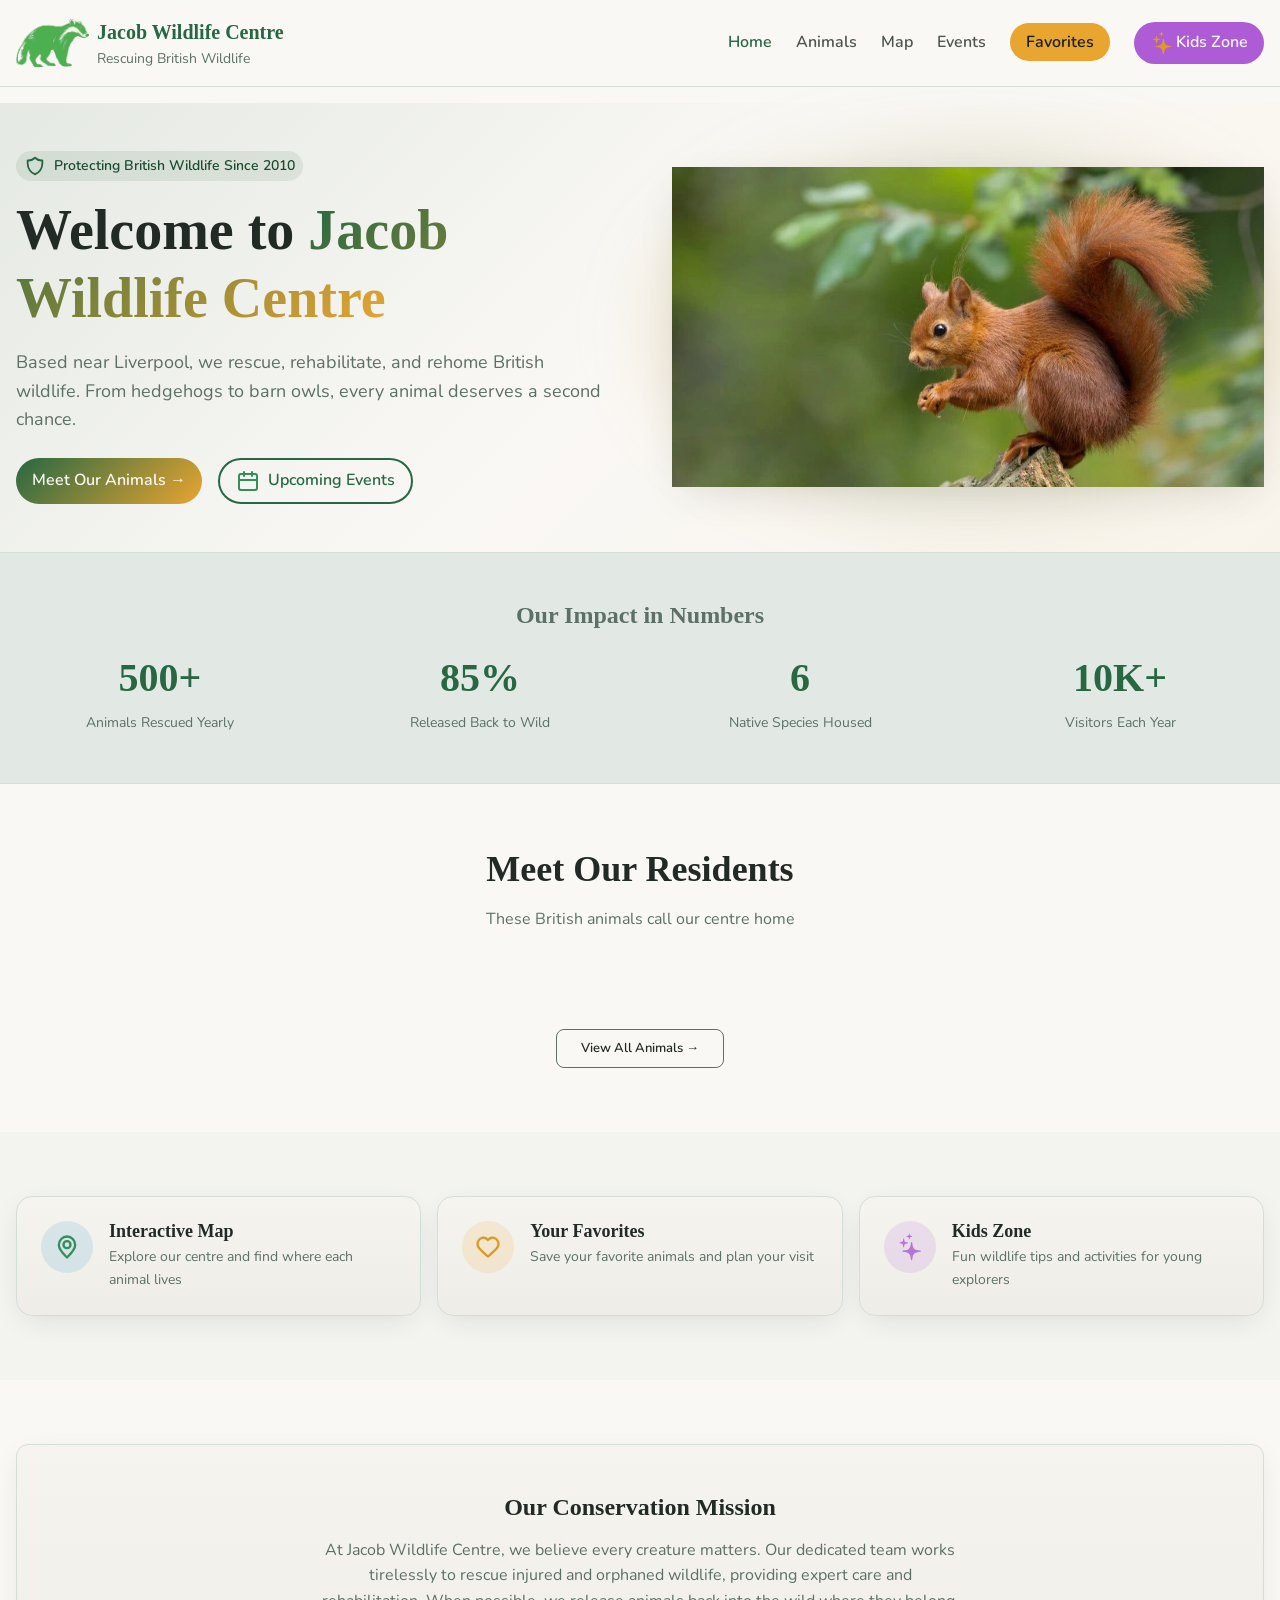
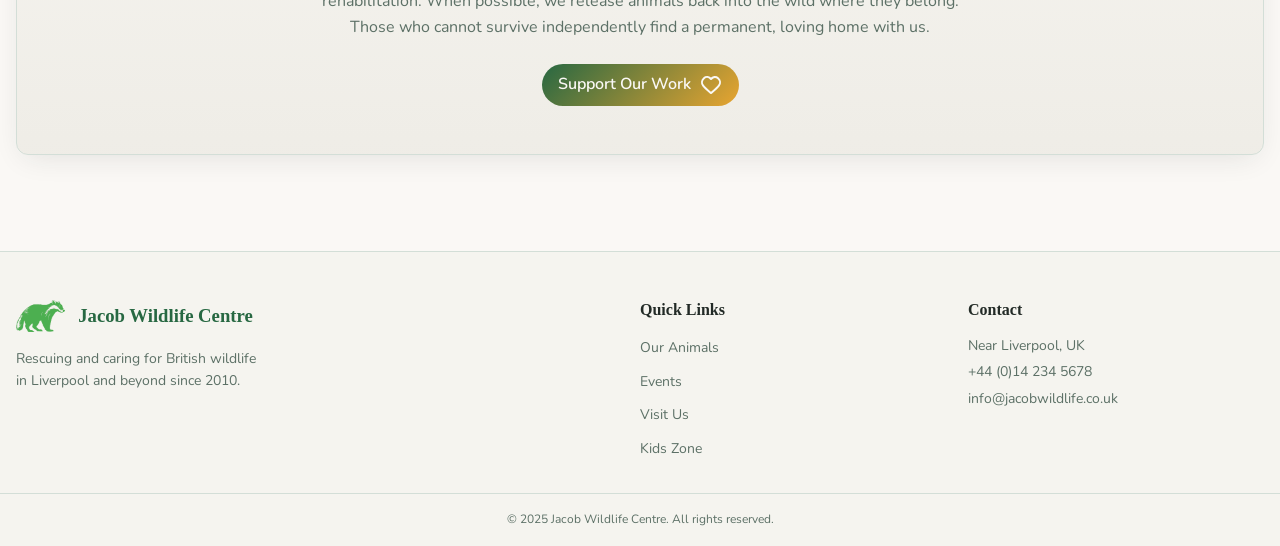
==== vanilla-app/index.html @ 9aa33ee8 "finished coding vanilla app home page, moving to js integration" ====
<!DOCTYPE html>
<html lang="en">

<head>
  <meta charset="UTF-8">
  <meta name="viewport" content="width=device-width, initial-scale=1.0">
  <link rel="icon" type="image/png" href="/favicon-96x96.png" sizes="96x96">
  <link rel="icon" type="image/svg+xml" href="/favicon.svg">
  <link rel="shortcut icon" href="/favicon.ico">
  <link rel="apple-touch-icon" sizes="180x180" href="/apple-touch-icon.png">
  <meta name="apple-mobile-web-app-title" content="Jacob Wildlife Explorer">
  <link rel="manifest" href="site.webmanifest">
  <meta name="mobile-web-app-capable" content="yes">
  <meta name="apple-mobile-web-app-status-bar-style" content="default">
  <title>Jacob Wildlife Explorer | British Wildlife Rescue</title>
  <meta name="description"
    content="Jacob Wildlife Centre rescues, rehabilitates, and rehomes British wildlife near Liverpool.">
  <meta name="keywords"
    content="wildlife centre, British animals, wildlife rescue, Liverpool, badgers, hedgehogs, foxes, barn owls, conservation">
  <meta name="author" content="Jacob Wildlife Centre">
  <link rel="stylesheet" href="./css/styles.css">
  <link rel="preconnect" href="https://fonts.googleapis.com">
  <link rel="preconnect" href="https://fonts.gstatic.com" crossorigin>
  <link href="https://fonts.googleapis.com/css2?family=Nunito:ital,wght@0,200..1000;1,200..1000&display=swap"
    rel="stylesheet">
</head>

<body>
  <header class="header" id="header">
    <div class="container header__content">
      <a href="index.html" class="header__logo">
        <img src="assets/images/logo.png" alt="Jacob Wildlife Explorer" class="header__logo_img">
        <div class="header__logo_text">
          <span class="header__logo_title">Jacob Wildlife Centre</span><span class="header__logo_subtitle">Rescuing
            British Wildlife</span>
        </div>
      </a>

      <nav class="nav" id="nav">
        <ul class="nav__list">
          <li>
            <a href="index.html" class="nav__link nav__link--active" aria-current="page">Home</a>
          </li>
          <li><a href="animals.html" class="nav__link">Animals</a></li>
          <li><a href="map.html" class="nav__link">Map</a></li>
          <li><a href="events.html" class="nav__link">Events</a></li>
          <li>
            <a href="favorites.html" class="nav__link nav__link--accent">Favorites</a>
          </li>
          <li>
            <a href="kids.html" class="nav__link nav__link--kids"><svg fill="none" width="24px" height="24px" viewBox="0 0 56 56" xmlns="http://www.w3.org/2000/svg"
              class="kids__zone-icon">
              <g id="SVGRepo_bgCarrier" stroke-width="0"></g>
              <g id="SVGRepo_tracerCarrier" stroke-linecap="round" stroke-linejoin="round"></g>
              <g id="SVGRepo_iconCarrier">
                <path
                  d="M 26.6875 12.6602 C 26.9687 12.6602 27.1094 12.4961 27.1797 12.2383 C 27.9062 8.3242 27.8594 8.2305 31.9375 7.4570 C 32.2187 7.4102 32.3828 7.2461 32.3828 6.9648 C 32.3828 6.6836 32.2187 6.5195 31.9375 6.4726 C 27.8828 5.6524 28.0000 5.5586 27.1797 1.6914 C 27.1094 1.4336 26.9687 1.2695 26.6875 1.2695 C 26.4062 1.2695 26.2656 1.4336 26.1953 1.6914 C 25.3750 5.5586 25.5156 5.6524 21.4375 6.4726 C 21.1797 6.5195 20.9922 6.6836 20.9922 6.9648 C 20.9922 7.2461 21.1797 7.4102 21.4375 7.4570 C 25.5156 8.2774 25.4687 8.3242 26.1953 12.2383 C 26.2656 12.4961 26.4062 12.6602 26.6875 12.6602 Z M 15.3438 28.7852 C 15.7891 28.7852 16.0938 28.5039 16.1406 28.0821 C 16.9844 21.8242 17.1953 21.8242 23.6641 20.5821 C 24.0860 20.5117 24.3906 20.2305 24.3906 19.7852 C 24.3906 19.3633 24.0860 19.0586 23.6641 18.9883 C 17.1953 18.0977 16.9609 17.8867 16.1406 11.5117 C 16.0938 11.0899 15.7891 10.7852 15.3438 10.7852 C 14.9219 10.7852 14.6172 11.0899 14.5703 11.5352 C 13.7969 17.8164 13.4687 17.7930 7.0469 18.9883 C 6.6250 19.0821 6.3203 19.3633 6.3203 19.7852 C 6.3203 20.2539 6.6250 20.5117 7.1406 20.5821 C 13.5156 21.6133 13.7969 21.7774 14.5703 28.0352 C 14.6172 28.5039 14.9219 28.7852 15.3438 28.7852 Z M 31.2344 54.7305 C 31.8438 54.7305 32.2891 54.2852 32.4062 53.6524 C 34.0703 40.8086 35.8750 38.8633 48.5781 37.4570 C 49.2344 37.3867 49.6797 36.8945 49.6797 36.2852 C 49.6797 35.6758 49.2344 35.2070 48.5781 35.1133 C 35.8750 33.7070 34.0703 31.7617 32.4062 18.9180 C 32.2891 18.2852 31.8438 17.8633 31.2344 17.8633 C 30.6250 17.8633 30.1797 18.2852 30.0860 18.9180 C 28.4219 31.7617 26.5938 33.7070 13.9140 35.1133 C 13.2344 35.2070 12.7891 35.6758 12.7891 36.2852 C 12.7891 36.8945 13.2344 37.3867 13.9140 37.4570 C 26.5703 39.1211 28.3281 40.8321 30.0860 53.6524 C 30.1797 54.2852 30.6250 54.7305 31.2344 54.7305 Z">
                </path>
              </g>
            </svg>
            Kids Zone</a>
          </li>
        </ul>
      </nav>

      <!-- <button class="header__menu_btn" id="menuBtn" aria-label="Toggle menu">
        <span></span><span></span><span></span>
      </button> -->
    </div>
  </header>

  <!-- Mobile Navigation -->
  <nav class="mobile-nav" id="mobileNav">
    <a href="index.html" class="mobile-nav__link mobile-nav__link--active">
      <svg width="20px" height="20px" viewBox="0 0 24 24" fill="none" xmlns="http://www.w3.org/2000/svg"
        class="nav__icon">
        <g id="SVGRepo_bgCarrier" stroke-width="0"></g>
        <g id="SVGRepo_tracerCarrier" stroke-linecap="round" stroke-linejoin="round"></g>
        <g id="SVGRepo_iconCarrier">
          <g id="Navigation / House_01">
            <path id="Vector"
              d="M20 17.0002V11.4522C20 10.9179 19.9995 10.6506 19.9346 10.4019C19.877 10.1816 19.7825 9.97307 19.6546 9.78464C19.5102 9.57201 19.3096 9.39569 18.9074 9.04383L14.1074 4.84383C13.3608 4.19054 12.9875 3.86406 12.5674 3.73982C12.1972 3.63035 11.8026 3.63035 11.4324 3.73982C11.0126 3.86397 10.6398 4.19014 9.89436 4.84244L5.09277 9.04383C4.69064 9.39569 4.49004 9.57201 4.3457 9.78464C4.21779 9.97307 4.12255 10.1816 4.06497 10.4019C4 10.6506 4 10.9179 4 11.4522V17.0002C4 17.932 4 18.3978 4.15224 18.7654C4.35523 19.2554 4.74432 19.6452 5.23438 19.8482C5.60192 20.0005 6.06786 20.0005 6.99974 20.0005C7.93163 20.0005 8.39808 20.0005 8.76562 19.8482C9.25568 19.6452 9.64467 19.2555 9.84766 18.7654C9.9999 18.3979 10 17.932 10 17.0001V16.0001C10 14.8955 10.8954 14.0001 12 14.0001C13.1046 14.0001 14 14.8955 14 16.0001V17.0001C14 17.932 14 18.3979 14.1522 18.7654C14.3552 19.2555 14.7443 19.6452 15.2344 19.8482C15.6019 20.0005 16.0679 20.0005 16.9997 20.0005C17.9316 20.0005 18.3981 20.0005 18.7656 19.8482C19.2557 19.6452 19.6447 19.2554 19.8477 18.7654C19.9999 18.3978 20 17.932 20 17.0002Z"
              stroke="currentColor" stroke-width="2" stroke-linecap="round" stroke-linejoin="round"></path>
          </g>
        </g>
      </svg>
      <span>Home</span>
    </a>
    <a href="animals.html" class="mobile-nav__link">
      <svg width="20px" height="20px" viewBox="0 0 24 24" fill="none" xmlns="http://www.w3.org/2000/svg"
        class="nav__icon">
        <g id="SVGRepo_bgCarrier" stroke-width="0"></g>
        <g id="SVGRepo_tracerCarrier" stroke-linecap="round" stroke-linejoin="round"></g>
        <g id="SVGRepo_iconCarrier">
          <path opacity="0.1"
            d="M4.44905 17.0091C-0.246262 7.83768 7.34063 0.686186 19.5547 3.61251C20.4161 3.81888 21.0082 4.6099 20.9652 5.49458C20.5863 13.288 17.0342 17.7048 6.13264 17.9858C5.43034 18.0039 4.7692 17.6344 4.44905 17.0091Z"
            fill="#323232"></path>
          <path
            d="M4.44905 17.0091C-0.246262 7.83768 7.34063 0.686186 19.5547 3.61251C20.4161 3.81888 21.0082 4.6099 20.9652 5.49458C20.5863 13.288 17.0342 17.7048 6.13264 17.9858C5.43034 18.0039 4.7692 17.6344 4.44905 17.0091Z"
            stroke="currentColor" stroke-width="2" stroke-linecap="round" stroke-linejoin="round"></path>
          <path d="M3.99987 21C5.49993 15.5 5.99988 12.5 11.9998 9.99997" stroke="currentColor" stroke-width="2"
            stroke-linecap="round" stroke-linejoin="round"></path>
        </g>
      </svg>
      <span>Animals</span>
    </a>
    <a href="map.html" class="mobile-nav__link">
      <svg width="20px" height="20px" viewBox="0 0 24 24" fill="none" xmlns="http://www.w3.org/2000/svg"
        class="nav__icon">
        <g id="SVGRepo_bgCarrier" stroke-width="0"></g>
        <g id="SVGRepo_tracerCarrier" stroke-linecap="round" stroke-linejoin="round"></g>
        <g id="SVGRepo_iconCarrier">
          <path
            d="M12 21C15.5 17.4 19 14.1764 19 10.2C19 6.22355 15.866 3 12 3C8.13401 3 5 6.22355 5 10.2C5 14.1764 8.5 17.4 12 21Z"
            stroke="currentColor" stroke-width="2" stroke-linecap="round" stroke-linejoin="round"></path>
          <path
            d="M12 13C13.6569 13 15 11.6569 15 10C15 8.34315 13.6569 7 12 7C10.3431 7 9 8.34315 9 10C9 11.6569 10.3431 13 12 13Z"
            stroke="currentColor" stroke-width="2" stroke-linecap="round" stroke-linejoin="round"></path>
        </g>
      </svg>

      <span>Map</span>
    </a>
    <a href="events.html" class="mobile-nav__link">
      <svg fill="currentColor" viewBox="0 0 24 24" width="20px" height="20px" xmlns="http://www.w3.org/2000/svg"
        stroke="currentColor" stroke-width="0.00024000000000000003" class="nav__icon">
        <g id="SVGRepo_bgCarrier" stroke-width="0"></g>
        <g id="SVGRepo_tracerCarrier" stroke-linecap="round" stroke-linejoin="round"></g>
        <g id="SVGRepo_iconCarrier">
          <path
            d="M19,4H17V3a1,1,0,0,0-2,0V4H9V3A1,1,0,0,0,7,3V4H5A3,3,0,0,0,2,7V19a3,3,0,0,0,3,3H19a3,3,0,0,0,3-3V7A3,3,0,0,0,19,4Zm1,15a1,1,0,0,1-1,1H5a1,1,0,0,1-1-1V12H20Zm0-9H4V7A1,1,0,0,1,5,6H7V7A1,1,0,0,0,9,7V6h6V7a1,1,0,0,0,2,0V6h2a1,1,0,0,1,1,1Z">
          </path>
        </g>
      </svg>
      <span>Events</span>
    </a>
    <a href="favorites.html" class="mobile-nav__link">
      <svg width="20px" height="20px" class="nav__icon" viewBox="0 0 24 24" fill="none" stroke="currentColor"
        xmlns="http://www.w3.org/2000/svg">
        <g id="SVGRepo_bgCarrier" stroke-width="0"></g>
        <g id="SVGRepo_tracerCarrier" stroke-linecap="round" stroke-linejoin="round"></g>
        <g id="SVGRepo_iconCarrier">
          <path fill-rule="evenodd" clip-rule="evenodd"
            d="M12 6.00019C10.2006 3.90317 7.19377 3.2551 4.93923 5.17534C2.68468 7.09558 2.36727 10.3061 4.13778 12.5772C5.60984 14.4654 10.0648 18.4479 11.5249 19.7369C11.6882 19.8811 11.7699 19.9532 11.8652 19.9815C11.9483 20.0062 12.0393 20.0062 12.1225 19.9815C12.2178 19.9532 12.2994 19.8811 12.4628 19.7369C13.9229 18.4479 18.3778 14.4654 19.8499 12.5772C21.6204 10.3061 21.3417 7.07538 19.0484 5.17534C16.7551 3.2753 13.7994 3.90317 12 6.00019Z"
            stroke-width="2" stroke-linecap="round" stroke-linejoin="round"></path>
        </g>
      </svg>
      <span>Favorites</span>
    </a>
  </nav>

  <!-- Main Content -->
  <main class="main">
    <!-- Hero Section -->
    <section class="hero">
      <div class="container hero__content">
        <div class="hero__text">
          <span class="hero__badge">
            <svg width="22px" height="22px" viewBox="0 0 24 24" fill="none" xmlns="http://www.w3.org/2000/svg"
              stroke="#276842">
              <g id="SVGRepo_bgCarrier" stroke-width="0"></g>
              <g id="SVGRepo_tracerCarrier" stroke-linecap="round" stroke-linejoin="round"></g>
              <g id="SVGRepo_iconCarrier">
                <path
                  d="M20 6C20 6 19.1843 6 19.0001 6C16.2681 6 13.8871 4.93485 11.9999 3C10.1128 4.93478 7.73199 6 5.00009 6C4.81589 6 4.00009 6 4.00009 6C4.00009 6 4 8 4 9.16611C4 14.8596 7.3994 19.6436 12 21C16.6006 19.6436 20 14.8596 20 9.16611C20 8 20 6 20 6Z"
                  stroke="#276842" stroke-width="2" stroke-linecap="round" stroke-linejoin="round"></path>
              </g>
            </svg>
            Protecting British Wildlife Since 2010
          </span>
          <h1 class="hero__title">
            Welcome to
            <span class="text-gradient">Jacob Wildlife Centre</span>
          </h1>
          <p class="hero__description">
            Based near Liverpool, we rescue, rehabilitate, and rehome British
            wildlife. From hedgehogs to barn owls, every animal deserves a
            second chance.
          </p>
          <div class="hero__actions">
            <a href="animals.html" class="btn btn--primary">
              Meet Our Animals &rarr;
            </a>
            <a href="events.html" class="btn btn--outline-1">
              <svg fill="#358d5a" viewBox="0 0 24 24" width="24px" height="24px" xmlns="http://www.w3.org/2000/svg"
                stroke="#358d5a" stroke-width="0.00024000000000000003">
                <g id="SVGRepo_bgCarrier" stroke-width="0"></g>
                <g id="SVGRepo_tracerCarrier" stroke-linecap="round" stroke-linejoin="round"></g>
                <g id="SVGRepo_iconCarrier">
                  <path
                    d="M19,4H17V3a1,1,0,0,0-2,0V4H9V3A1,1,0,0,0,7,3V4H5A3,3,0,0,0,2,7V19a3,3,0,0,0,3,3H19a3,3,0,0,0,3-3V7A3,3,0,0,0,19,4Zm1,15a1,1,0,0,1-1,1H5a1,1,0,0,1-1-1V12H20Zm0-9H4V7A1,1,0,0,1,5,6H7V7A1,1,0,0,0,9,7V6h6V7a1,1,0,0,0,2,0V6h2a1,1,0,0,1,1,1Z">
                  </path>
                </g>
              </svg>Upcoming Events
            </a>
          </div>
        </div>
        <div class="hero__image">
          <div class="hero__image-glow"></div>
          <img src="assets/images/Squirrel-red.webp" alt="Red squirrel on a tree" class="hero__mascot">
        </div>
      </div>
    </section>

    <!-- Stats Section -->
    <section class="stats">
      <h2 class="section__heading">Our Impact in Numbers</h2>
      <div class="container">
        <div class="stats__grid">
          <div class="stats__item">
            <span class="stats__value">500+</span>
            <span class="stats__label">Animals Rescued Yearly</span>
          </div>
          <div class="stats__item">
            <span class="stats__value">85%</span>
            <span class="stats__label">Released Back to Wild</span>
          </div>
          <div class="stats__item">
            <span class="stats__value">6</span>
            <span class="stats__label">Native Species Housed</span>
          </div>
          <div class="stats__item">
            <span class="stats__value">10K+</span>
            <span class="stats__label">Visitors Each Year</span>
          </div>
        </div>
      </div>
    </section>

    <!-- Featured Animals -->
    <section class="section">
      <div class="container">
        <div class="section__header">
          <h2 class="section__title">Meet Our Residents</h2>
          <p class="section__subtitle">
            These British animals call our centre home
          </p>
        </div>
        <div class="animals-grid" id="featuredAnimals">
          <!-- Populated by JavaScript -->
        </div>
        <div class="section__footer">
          <a href="animals.html" class="btn btn--outline-2">View All Animals &rarr;</a>
        </div>
      </div>
    </section>

    <!-- Quick Links -->
    <section class="section section--muted">
      <div class="container">
        <div class="quick-links">
          <a href="map.html" class="quick-link">
            <span class="quick-link__icon--green">
              <svg width="24px" height="24px" viewBox="0 0 24 24" fill="none" xmlns="http://www.w3.org/2000/svg"
                class="quick-link__icon">
                <g id="SVGRepo_bgCarrier" stroke-width="0"></g>
                <g id="SVGRepo_tracerCarrier" stroke-linecap="round" stroke-linejoin="round"></g>
                <g id="SVGRepo_iconCarrier">
                  <path
                    d="M12 21C15.5 17.4 19 14.1764 19 10.2C19 6.22355 15.866 3 12 3C8.13401 3 5 6.22355 5 10.2C5 14.1764 8.5 17.4 12 21Z"
                    stroke="#358d5a" stroke-width="2" stroke-linecap="round" stroke-linejoin="round"></path>
                  <path
                    d="M12 13C13.6569 13 15 11.6569 15 10C15 8.34315 13.6569 7 12 7C10.3431 7 9 8.34315 9 10C9 11.6569 10.3431 13 12 13Z"
                    stroke="#358d5a" stroke-width="2" stroke-linecap="round" stroke-linejoin="round"></path>
                </g>
              </svg>
            </span>
            <div class="quick-link__content">
              <h3 class="quick-link__title">Interactive Map</h3>
              <p class="quick-link__text">
                Explore our centre and find where each animal lives
              </p>
            </div>
          </a>
          <a href="favourites.html" class="quick-link">

            <span class="quick-link__icon--amber">
              <svg width="24px" height="24px" class="quick-link__icon" viewBox="0 0 24 24" fill="none"
                xmlns="http://www.w3.org/2000/svg" stroke="#DF9920">
                <g id="SVGRepo_bgCarrier" stroke-width="0"></g>
                <g id="SVGRepo_tracerCarrier" stroke-linecap="round" stroke-linejoin="round"></g>
                <g id="SVGRepo_iconCarrier">
                  <path fill-rule="evenodd" clip-rule="evenodd"
                    d="M12 6.00019C10.2006 3.90317 7.19377 3.2551 4.93923 5.17534C2.68468 7.09558 2.36727 10.3061 4.13778 12.5772C5.60984 14.4654 10.0648 18.4479 11.5249 19.7369C11.6882 19.8811 11.7699 19.9532 11.8652 19.9815C11.9483 20.0062 12.0393 20.0062 12.1225 19.9815C12.2178 19.9532 12.2994 19.8811 12.4628 19.7369C13.9229 18.4479 18.3778 14.4654 19.8499 12.5772C21.6204 10.3061 21.3417 7.07538 19.0484 5.17534C16.7551 3.2753 13.7994 3.90317 12 6.00019Z"
                    stroke="#DF9920" stroke-width="2" stroke-linecap="round" stroke-linejoin="round"></path>
                </g>
              </svg>
            </span>
            <div class="quick-link__content">
              <h3 class="quick-link__title">Your Favorites</h3>
              <p class="quick-link__text">
                Save your favorite animals and plan your visit
              </p>
            </div>
          </a>
          <a href="kids.html" class="quick-link">
            <span class="quick-link__icon--purple">
              <svg fill="#B575D6" width="24px" height="24px" viewBox="0 0 56 56" xmlns="http://www.w3.org/2000/svg"
                class="quick-link__icon">
                <g id="SVGRepo_bgCarrier" stroke-width="0"></g>
                <g id="SVGRepo_tracerCarrier" stroke-linecap="round" stroke-linejoin="round"></g>
                <g id="SVGRepo_iconCarrier">
                  <path
                    d="M 26.6875 12.6602 C 26.9687 12.6602 27.1094 12.4961 27.1797 12.2383 C 27.9062 8.3242 27.8594 8.2305 31.9375 7.4570 C 32.2187 7.4102 32.3828 7.2461 32.3828 6.9648 C 32.3828 6.6836 32.2187 6.5195 31.9375 6.4726 C 27.8828 5.6524 28.0000 5.5586 27.1797 1.6914 C 27.1094 1.4336 26.9687 1.2695 26.6875 1.2695 C 26.4062 1.2695 26.2656 1.4336 26.1953 1.6914 C 25.3750 5.5586 25.5156 5.6524 21.4375 6.4726 C 21.1797 6.5195 20.9922 6.6836 20.9922 6.9648 C 20.9922 7.2461 21.1797 7.4102 21.4375 7.4570 C 25.5156 8.2774 25.4687 8.3242 26.1953 12.2383 C 26.2656 12.4961 26.4062 12.6602 26.6875 12.6602 Z M 15.3438 28.7852 C 15.7891 28.7852 16.0938 28.5039 16.1406 28.0821 C 16.9844 21.8242 17.1953 21.8242 23.6641 20.5821 C 24.0860 20.5117 24.3906 20.2305 24.3906 19.7852 C 24.3906 19.3633 24.0860 19.0586 23.6641 18.9883 C 17.1953 18.0977 16.9609 17.8867 16.1406 11.5117 C 16.0938 11.0899 15.7891 10.7852 15.3438 10.7852 C 14.9219 10.7852 14.6172 11.0899 14.5703 11.5352 C 13.7969 17.8164 13.4687 17.7930 7.0469 18.9883 C 6.6250 19.0821 6.3203 19.3633 6.3203 19.7852 C 6.3203 20.2539 6.6250 20.5117 7.1406 20.5821 C 13.5156 21.6133 13.7969 21.7774 14.5703 28.0352 C 14.6172 28.5039 14.9219 28.7852 15.3438 28.7852 Z M 31.2344 54.7305 C 31.8438 54.7305 32.2891 54.2852 32.4062 53.6524 C 34.0703 40.8086 35.8750 38.8633 48.5781 37.4570 C 49.2344 37.3867 49.6797 36.8945 49.6797 36.2852 C 49.6797 35.6758 49.2344 35.2070 48.5781 35.1133 C 35.8750 33.7070 34.0703 31.7617 32.4062 18.9180 C 32.2891 18.2852 31.8438 17.8633 31.2344 17.8633 C 30.6250 17.8633 30.1797 18.2852 30.0860 18.9180 C 28.4219 31.7617 26.5938 33.7070 13.9140 35.1133 C 13.2344 35.2070 12.7891 35.6758 12.7891 36.2852 C 12.7891 36.8945 13.2344 37.3867 13.9140 37.4570 C 26.5703 39.1211 28.3281 40.8321 30.0860 53.6524 C 30.1797 54.2852 30.6250 54.7305 31.2344 54.7305 Z">
                  </path>
                </g>
              </svg>
            </span>
            <div class="quick-link__content">
              <h3 class="quick-link__title">Kids Zone</h3>
              <p class="quick-link__text">
                Fun wildlife tips and activities for young explorers
              </p>
            </div>
          </a>
        </div>
      </div>
    </section>

    <!-- Conservation Message -->
    <section class="section">
      <div class="container">
        <div class="conservation-card">
          <h2 class="conservation-card__title">Our Conservation Mission</h2>
          <p class="conservation-card__text">
            At Jacob Wildlife Centre, we believe every creature matters. Our
            dedicated team works tirelessly to rescue injured and orphaned
            wildlife, providing expert care and rehabilitation. When possible,
            we release animals back into the wild where they belong. Those who
            cannot survive independently find a permanent, loving home with
            us.
          </p>
          <a href="events.html" class="btn btn--primary">
            Support Our Work <svg width="24px" height="24px" class="support__work__icon" viewBox="0 0 24 24" fill="none"
              xmlns="http://www.w3.org/2000/svg" stroke="#222a26">
              <g id="SVGRepo_bgCarrier" stroke-width="0"></g>
              <g id="SVGRepo_tracerCarrier" stroke-linecap="round" stroke-linejoin="round"></g>
              <g id="SVGRepo_iconCarrier">
                <path fill-rule="evenodd" clip-rule="evenodd"
                  d="M12 6.00019C10.2006 3.90317 7.19377 3.2551 4.93923 5.17534C2.68468 7.09558 2.36727 10.3061 4.13778 12.5772C5.60984 14.4654 10.0648 18.4479 11.5249 19.7369C11.6882 19.8811 11.7699 19.9532 11.8652 19.9815C11.9483 20.0062 12.0393 20.0062 12.1225 19.9815C12.2178 19.9532 12.2994 19.8811 12.4628 19.7369C13.9229 18.4479 18.3778 14.4654 19.8499 12.5772C21.6204 10.3061 21.3417 7.07538 19.0484 5.17534C16.7551 3.2753 13.7994 3.90317 12 6.00019Z"
                  stroke="#222a26" stroke-width="2" stroke-linecap="round" stroke-linejoin="round"></path>
              </g>
            </svg>
          </a>
          <g id="SVGRepo_bgCarrier" stroke-width="0"></g>
          <g id="SVGRepo_tracerCarrier" stroke-linecap="round" stroke-linejoin="round"></g>
          <g id="SVGRepo_iconCarrier">
            <path fill-rule="evenodd" clip-rule="evenodd"
              d="M12 6.00019C10.2006 3.90317 7.19377 3.2551 4.93923 5.17534C2.68468 7.09558 2.36727 10.3061 4.13778 12.5772C5.60984 14.4654 10.0648 18.4479 11.5249 19.7369C11.6882 19.8811 11.7699 19.9532 11.8652 19.9815C11.9483 20.0062 12.0393 20.0062 12.1225 19.9815C12.2178 19.9532 12.2994 19.8811 12.4628 19.7369C13.9229 18.4479 18.3778 14.4654 19.8499 12.5772C21.6204 10.3061 21.3417 7.07538 19.0484 5.17534C16.7551 3.2753 13.7994 3.90317 12 6.00019Z"
              stroke="#000000" stroke-width="2" stroke-linecap="round" stroke-linejoin="round"></path>
          </g>
          </svg>
        </div>
      </div>
    </section>
  </main>

  <!-- Footer -->
  <footer class="footer">
    <div class="container footer__content">
      <div class="footer__info">
        <span>

          <img src="assets/images/logo.png" alt="Jacob Wildlife Centre" class="footer__logo">
          <h3 class="footer__title">Jacob Wildlife Centre</h3>
        </span>
        <p class="footer__text">
          Rescuing and caring for British wildlife in Liverpool and beyond since 2010.
        </p>
      </div>
      <div class="footer__links">
        <h4 class="footer__heading">Quick Links</h4>
        <ul>
          <li><a href="animals.html">Our Animals</a></li>
          <li><a href="events.html">Events</a></li>
          <li><a href="map.html">Visit Us</a></li>
          <li><a href="kids.html">Kids Zone</a></li>
        </ul>
      </div>
      <div class="footer__contact">
        <h4 class="footer__heading">Contact</h4>
        <p>Near Liverpool, UK</p>
        <a href="tel:+44142345678">+44 (0)14 234 5678</a>
        <a href="mailto:info@jacobwildlife.co.uk">info@jacobwildlife.co.uk</a>
      </div>
    </div>
    <div class="footer__bottom">
      <p>© 2025 Jacob Wildlife Centre. All rights reserved.</p>
    </div>
  </footer>
  <script src="./js/index.js"></script>
</body>
</html>
---- vanilla-app/css/styles.css ----
/* 
  Design Style: Natural, earthy, accessible for all ages
  Primary: Forest Green | Accent: Warm Amber | Background: Cream
*/

:root {
  /* Colors - HSL format */
  --color-primary: hsl(145, 45%, 28%);
  --color-primary-light: hsl(145, 45%, 38%);
  --color-primary-dark: hsl(145, 45%, 20%);
  --color-primary-foreground: hsl(45, 30%, 97%);

  --color-accent: hsl(38, 80%, 55%);
  --color-accent-foreground: hsl(150, 10%, 10%);

  --color-background: hsl(45, 30%, 97%);
  --color-foreground: hsl(150, 11%, 15%);

  --color-card: hsl(45, 25%, 95%);
  --color-card-foreground: hsl(150, 10%, 15%);

  --color-muted: hsl(140, 15%, 90%);
  --color-muted-foreground: hsl(150, 10%, 40%);

  --color-border: hsl(140, 15%, 85%);

  --color-destructive: hsl(0, 72%, 51%);

  /* Child-friendly purple */
  --color-child: hsl(280, 60%, 60%);
  --color-child-foreground: hsl(280, 60%, 98%);

  /* Nature palette */
  --color-nature-leaf: hsl(120, 40%, 35%);
  --color-nature-bark: hsl(25, 30%, 25%);
  --color-nature-sky: hsl(200, 60%, 50%);
  --color-nature-earth: hsl(30, 25%, 45%);

  /* Gradients */
  --gradient-primary: linear-gradient(
    135deg,
    var(--color-primary) 0%,
    hsl(160, 40%, 22%) 100%
  );        
    --gradient-nature: linear-gradient(
    135deg,
    var(--color-primary) 0%,
    var(--color-accent) 100%
  );
  --gradient-card: linear-gradient(
    180deg,
    var(--color-card) 0%,
    hsl(45, 20%, 92%) 100%
  );
  /* header and footer navigation height  */
    --header-height: 4rem;
    --mobile-nav-height: 4.5rem

  /* Shadows */
  --shadow-soft: 0 4px 20px -4px hsla(150, 10%, 15%, 0.1);
  --shadow-card: 0 8px 30px -8px hsla(150, 10%, 15%, 0.12);
  --shadow-elevated: 0 12px 40px -12px hsla(150, 10%, 15%, 0.15);

  /* Typography */
  --font-display: "Playfair Display", Georgia, serif;
  --font-body: "Nunito", -apple-system, BlinkMacSystemFont, sans-serif;

  /* Spacing */
  --space-xs: 0.25rem;
  --space-sm: 0.5rem;
  --space-md: 1rem;
  --space-lg: 1.5rem;
  --space-xl: 2rem;
  --space-2xl: 3rem;
  --space-3xl: 4rem;

  /* Border radius */
  --radius-sm: 0.375rem;
  --radius-md: 0.5rem;
  --radius-lg: 0.75rem;
  --radius-xl: 1rem;
  --radius-full: 9999px;

  /* Transitions */
  --transition-fast: 150ms ease;
  --transition-base: 200ms ease;
  --transition-slow: 300ms ease;

  /* Container */
  --container-max: 1280px;
  --container-padding: 1rem;
}

/* Dark mode */
@media (prefers-color-scheme: dark) {
  :root {
    --color-primary: hsl(145, 50%, 45%);
    --color-primary-light: hsl(145, 50%, 55%);
    --color-primary-dark: hsl(145, 50%, 35%);
    --color-primary-foreground: hsl(150, 15%, 8%);

    --color-accent: hsl(38, 75%, 50%);

    --color-background: hsl(150, 15%, 10%);
    --color-foreground: hsl(45, 20%, 92%);

    --color-card: hsl(150, 12%, 14%);
    --color-card-foreground: hsl(45, 20%, 92%);

    --color-muted: hsl(150, 10%, 18%);
    --color-muted-foreground: hsl(45, 15%, 60%);

    --color-border: hsl(150, 10%, 20%);

    --gradient-card: linear-gradient(
      180deg,
      var(--color-card) 0%,
      hsl(150, 10%, 12%) 100%
    );

    --shadow-soft: 0 4px 20px -4px hsla(0, 0%, 0%, 0.3);
    --shadow-card: 0 8px 30px -8px hsla(0, 0%, 0%, 0.4);
  }
}

/* Base styles */
*,
*::before,
*::after {
  box-sizing: border-box;
  margin: 0;
  padding: 0;
}

html {
  scroll-behavior: smooth;
  -webkit-text-size-adjust: 100%;
}

body {
  font-family: var(--font-body);
  font-size: 1rem;
  line-height: 1.6;
  color: var(--color-foreground);
  background-color: var(--color-background);
  -webkit-font-smoothing: antialiased;
  -moz-osx-font-smoothing: grayscale;
}

h1,
h2,
h3,
h4,
h5,
h6 {
  font-family: var(--font-display);
  font-weight: 700;
  line-height: 1.2;
}

img {
  max-width: 100%;
  height: auto;
  display: block;
}

a {
  color: inherit;
  text-decoration: none;
}

ul,
ol {
  list-style: none;
}

button {
  font-family: inherit;
  cursor: pointer;
  border: none;
  background: none;
}

.container {
  width: 100%;
  max-width: var(--container-max);
  margin: 0 auto;
  padding: 0 var(--container-padding);
}
/* The background-clip defines how much of the background should be visible and to what extent, so it has values like border-box, padding-box, content-box, and text. it would not have any visual effects if the text is opaque, thus the use of the text-fill-color */
.text-gradient {
  background: var(--gradient-nature);
  -webkit-background-clip: text;
  -webkit-text-fill-color: transparent;
  background-clip: text;
}

.sr-only {
  position: absolute;
  width: 1px;
  height: 1px;
  padding: 0;
  margin: -1px;
  overflow: hidden;
  clip: rect(0, 0, 0, 0);
  border: 0;
}

/* 
   BUTTONS
    */
.btn {
  display: inline-flex;
  align-items: center;
  justify-content: center;
  gap: var(--space-sm);
  padding: var(--space-sm) var(--space-md);
  font-family: var(--font-body);
  font-size: 1rem;
  font-weight: 600;
  border-radius: var(--radius-full);
  transition: all var(--transition-base);
  cursor: pointer;
  border: none;
  white-space: nowrap;
}

.btn--primary {
  background: var(--gradient-nature);
  color: var(--color-primary-foreground);
  box-shadow: var(--shadow-soft);
}

.btn--primary:hover {
  transform: translateY(-2px);
  box-shadow: var(--shadow-card);
}

.btn--outline-1 {
  background: transparent;
  color: var(--color-primary);
  border: 2px solid var(--color-primary);
}

.btn--outline:hover {
  background: var(--color-primary);
  color: var(--color-primary-foreground);
}

.btn--small {
  padding: var(--space-sm) var(--space-md);
  font-size: 0.875rem;
}

.btn--icon {
  width: 2.5rem;
  height: 2.5rem;
  padding: 0;
  border-radius: var(--radius-full);
}

/* Header */
.header {
  position: fixed;
  top: 0;
  left: 0;
  right: 0;
  z-index: 100;
  border-bottom: 1px solid var(--color-border);
  backdrop-filter: blur(10px);
  background: hsla(45, 30%, 97%, 0.95);
}

@media (prefers-color-scheme: dark) {
  .header {
    background: hsla(150, 15%, 10%, 0.95);
  }
}

.header__content {
  display: flex;
  align-items: center;
  justify-content: space-between;
  padding: var(--space-md) var(--container-padding);
}
.header__logo {
  display: flex;
  align-items: center;
  gap: var(--space-sm);
}
.header__logo_img {
  height: 2rem;
  width: auto;
}
@media (min-width: 768px) {
  .header__logo_img {
    height: 3rem;
  }
}
.header__logo_text {
  display: none;
}
@media (min-width: 768px) {
  .header__logo_text {
    display: flex;
    flex-direction: column;
  }
}
.header__logo_title {
  font-family: var(--font-display);
  font-size: 1.25rem; /*  or use a clamp to define a dynamic title size */
  font-weight: 700;
  color: var(--color-primary);
}
.header__logo_subtitle {
  font-size: 0.875rem;
  color: var(--color-muted-foreground);
}
/*  Hide subtitle on tablet/mobile */
@media (min-width: 768px) and (max-width: 890px) { 
  .header__logo_subtitle {
    display: none;
  }

  /* reduce header title size */
  .header__logo_title {
    font-size: 1rem;
  }
}
.nav {
  display: none;
}
@media (min-width: 768px) {
  .nav {
    display: block;
  }
}
.nav__list {
  display: flex;
  align-items: center;
  gap: var(--space-lg);
}
@media (max-width: 860px) {
  .nav__list {
    gap: var(--space-md);
  }
}
.nav__link {
  font-weight: 600;
  opacity: 0.8;
  color: var(--color-foreground);
  transition: all var(--transition-fast);
  white-space: nowrap;
}
.nav__link:hover,
.nav__link:focus,
.nav__link--active {
  opacity: 1;
  color: var(--color-primary);
}
.nav__link--accent {
  background: var(--color-accent);
  color: var(--color-accent-foreground);
  padding: var(--space-sm) var(--space-md);
  border-radius: var(--radius-full);
  opacity: 1;
}
.nav__link--accent:hover {
  transform: scale(1.05);
  color: var(--color-accent-foreground);
}
.nav__link--kids {
  background: var(--color-child);
  color: var(--color-child-foreground);
  padding: var(--space-sm) var(--space-md);
  border-radius: var(--radius-full);
  opacity: 1;
  display: flex;
  align-items: center;
  gap: 2px;
}
.nav__link--kids:hover {
  transform: scale(1.05);
  color: var(--color-child-foreground);
}
.kids__zone-icon {
    fill: #DF9920;
    text-align: center;
}
/* @media screen and (min-width: 896px) {
    .kids__zone-icon {
        display: none;
    }
} */

/* menu btn */
.header__menu-btn {
  display: flex;
  flex-direction: column;
  gap: 4px;
  padding: var(--space-sm);
}

@media (min-width: 768px) {
  .header__menu-btn {
    display: none;
  }
}
.header__menu-btn span {
  width: 24px;
  height: 2px;
  color: white;
  background: var(--color-foreground);
  border-radius: 2px;
  transition: all var(--transition-fast);
}

/* mobile navigation */
.mobile-nav {
  position: fixed;
  bottom: 0;
  left: 0;
  right: 0;
  background: hsla(45, 30%, 97%, 0.95);
  border-top: 1px solid var(--color-border);
  display: flex;
  z-index: 100;
  padding: var(--space-sm) 0;
  box-shadow: var(--shadow-soft);
}

@media (prefers-color-scheme: dark) {
  .mobile-nav {
    background: hsla(150, 15%, 10%, 0.95);
  }
}

@media screen and (min-width: 768px) {
  .mobile-nav {
    display: none;
  }
}

.mobile-nav__link {
  flex: 1; /* what is flex 1 doing here? */
  display: flex;
  flex-direction: column;
  align-items: center;
  gap: 2px;
  padding: var(--space-sm);
  font-size: 0.75rem;
  font-weight: 600;
  color: var(--color-muted-foreground);
  transition: color var(--transition-fast);
}

.mobile-nav__link--active,
.mobile-nav__link:hover {
  color: var(--color-primary);
  stroke: var(--color-primary);
}

/* Main content */

.main {
  padding-top: var(--header-height);
}

@media screen and (min-width: 768px) {
  .main {
    padding-top: calc(var(--header-height) + 1rem);
    padding-bottom: var(--space-xl);
  }
}

/* Hero section */
.hero {
  padding: var(--space-2xl) 0;
  background: linear-gradient(
    135deg,
    hsla(145, 45%, 28%, 0.1) 0%,
    transparent 50%,
    hsla(38, 80%, 55%, 0.05) 100%
  );
}
.hero__content {
  display: grid;
  gap: var(--space-xl);
  align-items: center;
}

@media screen and (min-width: 768px) {
  .hero__content {
    grid-template-columns: 1fr 1fr;
    gap: var(--space-3xl);
  }
}
.hero__text {
  animation: fadeInUp 0.6s ease-out;
}
.hero__badge {
  display: flex;
  align-items: center;
  width: max-content;
  gap: var(--space-sm);
  padding: var(--space-xs) var(--space-sm);
  background: hsla(145, 45%, 28%, 0.1);
  border-radius: var(--radius-full);
  font-size: 0.875rem;
  color: var(--color-primary-dark);
  font-weight: 600;
  margin-bottom: var(--space-md);
}

.hero__title {
  font-size: clamp(2rem, 5vw, 3.5rem);
  margin-bottom: var(--space-md);
}
.hero__description {
  font-size: 1.125rem;
  margin-bottom: var(--space-lg);
  color: var(--color-muted-foreground);
}
.hero__actions {
  display: flex;
  flex-wrap: wrap;
  gap: var(--space-md);
}
.hero__actions-icon {
  width: 24px;
}
.hero__image {
  display: flex;
  flex-grow: 1;
  height: auto;
  justify-content: center;
  position: relative;
  box-shadow: var(--shadow-elevated);
  animation: fadeIn 0.8s ease-out 0.2s both;
}

/* Animations */
@keyframes fadeInUp {
  from {
    opacity: 0;
    transform: translateY(2rem);
  }
  to {
    opacity: 1;
    transform: translateY(0);
  }
}
.hero__image-glow {
  position: absolute;
  inset: -1rem;
  background: radial-gradient(
    circle,
    hsla(145, 45%, 28%, 0.2),
    hsla(38, 80%, 55%, 0.2)
  );
  filter: blur(40px);
  border-radius: 50%;
  z-index: -1;
}
.hero__mascot {
  position: relative;
  height: 16rem;
  width: auto;
}

@media (min-width: 768px) {
  .hero__mascot {
    height: 20rem;
  }
}

/* stats section */
.stats {
  padding: var(--space-2xl) 0;
  background: var(--color-muted);
  border-top: 1px solid var(--color-border);
  border-bottom: 1px solid var(--color-border);
  text-align: center;
}
.stats__grid {
  display: grid;
  grid-template-columns: repeat(2, 1fr);
  gap: var(--space-xl);
}
.section__heading {
  font-size: 1.5rem;
  margin-bottom: var(--space-md);
  color: var(--color-muted-foreground);
}
@media screen and (min-width: 768px) {
  .stats__grid {
    grid-template-columns: repeat(4, 1fr);
  }
}
.stats__item {
  text-align: center;
  animation: fadeInUp 0.6s ease-out both;
}

.stats__item:nth-child(2) {
  animation-delay: 0.1s;
}
.stats__item:nth-child(3) {
  animation-delay: 0.2s;
}
.stats__item:nth-child(4) {
  animation-delay: 0.3s;
}

.stats__value {
  display: block;
  font-family: var(--font-display);
  font-size: clamp(1.75rem, 4vw, 2.5rem);
  font-weight: 700;
  color: var(--color-primary);
}

.stats__label {
  font-size: 0.875rem;
  color: var(--color-muted-foreground);
}

/* sections */

.section {
  padding: var(--space-3xl) 0;
}

.section--muted {
  background: hsla(140, 15%, 90%, 0.3);
}
@media (prefers-color-scheme: dark) {
  .section--muted {
    background: hsla(150, 10%, 18%, 0.3);
  }
}

.section__header {
  text-align: center;
  margin-bottom: var(--space-2xl);
}
.section__title {
  font-size: clamp(1.75rem, 4vw, 2.25rem);
  margin-bottom: var(--space-md);
}

.section__subtitle {
  color: var(--color-muted-foreground);
}
.section__footer {
  text-align: center;
  margin-top: var(--space-2xl);
}
.btn--outline-2 {
  background: transparent;
  border-radius: var(--radius-md);
  border: 1px solid var(--color-muted-foreground);
  font-size: small;
  font-weight: 600;
  padding: var(--space-sm) var(--space-lg);
}

/* animal grid */

.animals-grid {
  display: grid;
  gap: var(--space-lg);
}

@media (min-width: 640px) {
  .animals-grid {
    grid-template-columns: repeat(2, 1fr);
  }
}

@media (min-width: 1024px) {
  .animals-grid {
    grid-template-columns: repeat(3, 1fr);
  }
}

/* Quick links */
.quick-links {
  display: grid;
  gap: var(--space-md);
}

@media (min-width: 768px) {
  .quick-links {
    grid-template-columns: repeat(3, 1fr);
  }
}

.quick-link {
  display: flex;
  align-items: flex-start;
  gap: var(--space-md);
  background: var(--gradient-card);
  border: 1px solid var(--color-border);
  border-radius: var(--radius-xl);
  padding: var(--space-lg);
  box-shadow: var(--shadow-card);
  transition: all var(--transition-base);
}
.quick-link:hover {
  box-shadow: var(--shadow-elevated);
  transform: translateY(-2px) scale(1.02);
}
.quick-link__icon {
  display: flex;
  align-items: center;
  justify-content: center;
  width: 1.75rem;
  height: 1.75rem;
  font-size: 1.25rem;
  flex-shrink: 0;
}
.quick-link__icon--green {
  border-radius: var(--radius-full);
  background: hsla(200, 60%, 50%, 0.15);
  padding: 0.75rem;
}

.quick-link__icon--amber {
  background: hsla(38, 80%, 55%, 0.15);
  border-radius: var(--radius-full);
  padding: 0.75rem;
}

.quick-link__icon--purple {
  background: hsla(280, 60%, 60%, 0.15);
  border-radius: var(--radius-full);
  padding: 0.75rem;
}

.quick-link__title {
  font-family: var(--font-display);
  font-size: 1.125rem;
  color: var(--color-foreground);
  margin-bottom: var(--space-xs);
}

.quick-link__text {
  font-size: 0.875rem;
  color: var(--color-muted-foreground);
}

/* Conservation card */
.conservation-card {
  background: var(--gradient-card);
  border: 1px solid var(--color-border);
  border-radius: var(--radius-lg);
  padding: var(--space-2xl);
  box-shadow: var(--shadow-card);
  text-align: center;
}
.conservation-card__title {
  font-size: 1.5rem;
  color: var(--color-foreground);
  margin-bottom: var(--space-md);
}

.conservation-card__text {
  color: var(--color-muted-foreground);
  max-width: 640px;
  margin: 0 auto var(--space-lg);
}
@media (prefers-color-scheme: light) {
  .support__work__icon path {
    stroke: var(--color-background) !important;
  }
}

/* footer */
.footer {
  background: var(--color-card);
  border-top: 1px solid var(--color-border);
  padding-top: var(--space-2xl);
}
.footer__content {
  display: grid;
  gap: var(--space-xl);
  padding-bottom: var(--space-xl);
}
@media (min-width: 768px) {
  .footer__content {
    grid-template-columns: 2fr 1fr 1fr;
  }
  .footer__logo {
    height: 3rem;
  }
}
@media  screen and (min-width:560px) and (max-width: 768px) {
    .footer__content{
        grid-template-columns: repeat(2, 1fr);
    }
}
.footer__logo {
  height: 2rem;
  width: auto;
  margin-bottom: var(--space-md);
}
.footer__info span {
    display: flex;
    align-items: center;
    gap: .85rem;
}
.footer__title {
  font-family: var(--font-display);
  display: inline;
  /* font-size: 1.5rem; */
  color: var(--color-primary);
  margin-bottom: var(--space-md);
}

.footer__text {
  color: var(--color-muted-foreground);
  font-size: 0.875rem;
  text-wrap: balance;
  max-width: 300px;
}
.footer__heading {
  font-family: var(--font-display);
  font-size: 1rem;
  color: var(--color-foreground);
  margin-bottom: var(--space-md);
}
.footer__links ul {
  display: flex;
  flex-direction: column;
  gap: var(--space-sm);
}
.footer__links a {
  font-size: 0.875rem;
  color: var(--color-muted-foreground);
  transition: color var(--transition-fast);
}

.footer__links a:hover {
  color: var(--color-primary);
}
.footer__contact p, .footer__contact a {
  color: var(--color-muted-foreground);
  font-size: 0.875rem;
  margin-bottom: var(--space-xs);
    display: block;

}
.footer__bottom {
  text-align: center;
  border-top: 1px solid var(--color-border);
  padding: var(--space-md) 0;
}
@media screen and (max-width: 767px) {
    .footer__bottom {
        margin-bottom: var(--mobile-nav-height);

    }
}   
.footer__bottom p {
  color: var(--color-muted-foreground);
  font-size: 0.75rem;
}
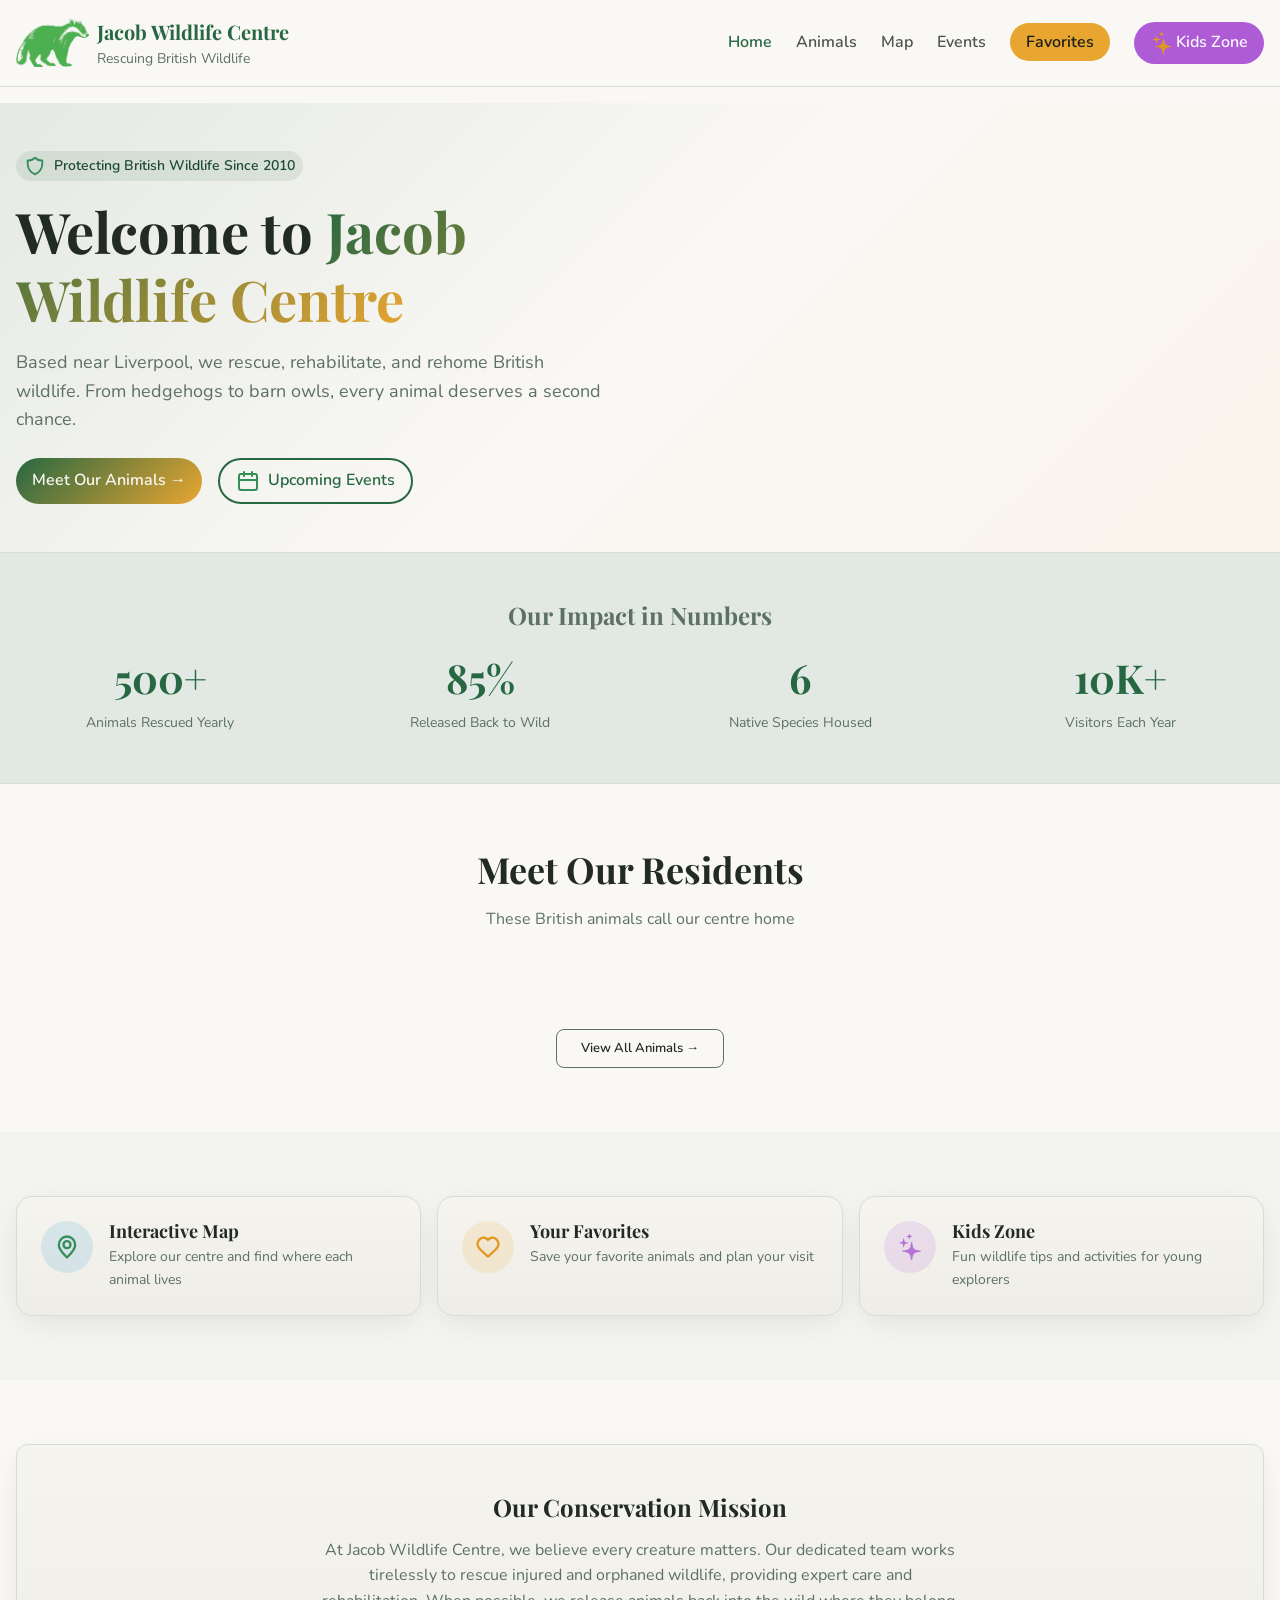
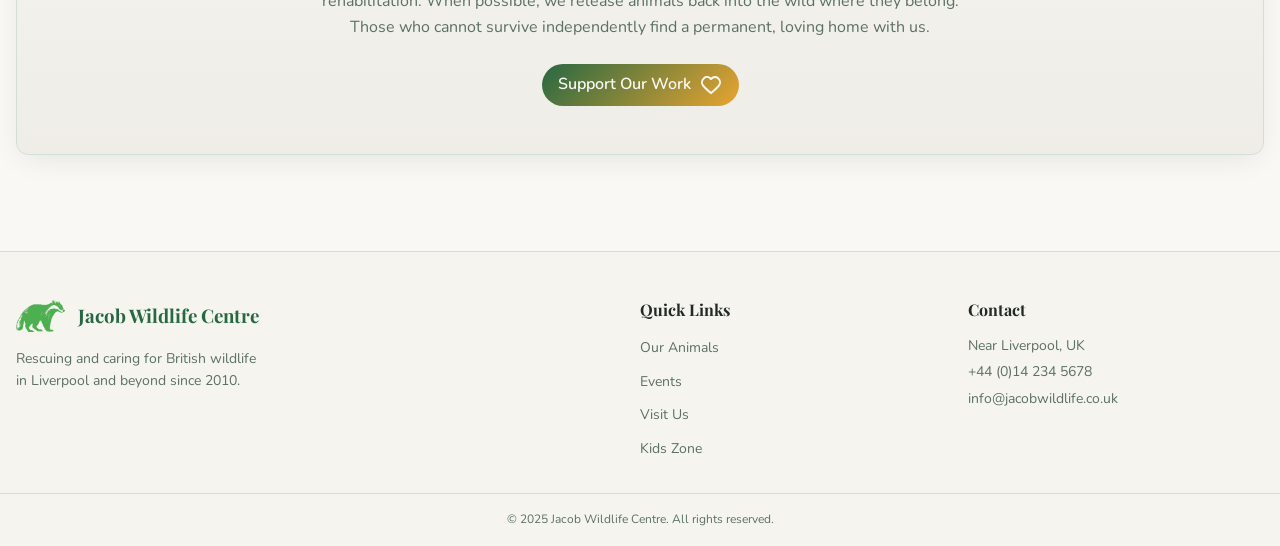
==== commit 16400387: "added more descriptive meat description, added list navigation" ====
--- a/vanilla-app/index.html
+++ b/vanilla-app/index.html
@@ -15,13 +15,13 @@
   <title>Jacob Wildlife Explorer | British Wildlife Rescue</title>
   <meta name="description"
     content="Jacob Wildlife Centre rescues, rehabilitates, and rehomes British wildlife near Liverpool.">
-  <meta name="keywords"
-    content="wildlife centre, British animals, wildlife rescue, Liverpool, badgers, hedgehogs, foxes, barn owls, conservation">
-  <meta name="author" content="Jacob Wildlife Centre">
+    <meta name="color-scheme" content="light dark">
+  <meta name="author" content="Chidube Anike">
   <link rel="stylesheet" href="./css/styles.css">
   <link rel="preconnect" href="https://fonts.googleapis.com">
   <link rel="preconnect" href="https://fonts.gstatic.com" crossorigin>
-  <link href="https://fonts.googleapis.com/css2?family=Nunito:ital,wght@0,200..1000;1,200..1000&display=swap"
+  <link
+    href="https://fonts.googleapis.com/css2?family=Nunito:wght@400;600;700;800&family=Playfair+Display:wght@500;600;700&display=swap"
     rel="stylesheet">
 </head>
 
@@ -38,16 +38,16 @@
 
       <nav class="nav" id="nav">
         <ul class="nav__list">
-          <li>
+          <li class="nav__item">
             <a href="index.html" class="nav__link nav__link--active" aria-current="page">Home</a>
           </li>
-          <li><a href="animals.html" class="nav__link">Animals</a></li>
-          <li><a href="map.html" class="nav__link">Map</a></li>
-          <li><a href="events.html" class="nav__link">Events</a></li>
-          <li>
+          <li class="nav__item"><a href="animals.html" class="nav__link">Animals</a></li>
+          <li class="nav__item"><a href="map.html" class="nav__link">Map</a></li>
+          <li class="nav__item"><a href="events.html" class="nav__link">Events</a></li>
+          <li class="nav__item">
             <a href="favorites.html" class="nav__link nav__link--accent">Favorites</a>
           </li>
-          <li>
+          <li class="nav__item nav__kids-zone">
             <a href="kids.html" class="nav__link nav__link--kids"><svg fill="none" width="24px" height="24px" viewBox="0 0 56 56" xmlns="http://www.w3.org/2000/svg"
               class="kids__zone-icon">
               <g id="SVGRepo_bgCarrier" stroke-width="0"></g>
@@ -63,90 +63,96 @@
         </ul>
       </nav>
 
-      <!-- <button class="header__menu_btn" id="menuBtn" aria-label="Toggle menu">
-        <span></span><span></span><span></span>
-      </button> -->
     </div>
   </header>
 
   <!-- Mobile Navigation -->
   <nav class="mobile-nav" id="mobileNav">
-    <a href="index.html" class="mobile-nav__link mobile-nav__link--active">
-      <svg width="20px" height="20px" viewBox="0 0 24 24" fill="none" xmlns="http://www.w3.org/2000/svg"
-        class="nav__icon">
-        <g id="SVGRepo_bgCarrier" stroke-width="0"></g>
-        <g id="SVGRepo_tracerCarrier" stroke-linecap="round" stroke-linejoin="round"></g>
-        <g id="SVGRepo_iconCarrier">
-          <g id="Navigation / House_01">
-            <path id="Vector"
-              d="M20 17.0002V11.4522C20 10.9179 19.9995 10.6506 19.9346 10.4019C19.877 10.1816 19.7825 9.97307 19.6546 9.78464C19.5102 9.57201 19.3096 9.39569 18.9074 9.04383L14.1074 4.84383C13.3608 4.19054 12.9875 3.86406 12.5674 3.73982C12.1972 3.63035 11.8026 3.63035 11.4324 3.73982C11.0126 3.86397 10.6398 4.19014 9.89436 4.84244L5.09277 9.04383C4.69064 9.39569 4.49004 9.57201 4.3457 9.78464C4.21779 9.97307 4.12255 10.1816 4.06497 10.4019C4 10.6506 4 10.9179 4 11.4522V17.0002C4 17.932 4 18.3978 4.15224 18.7654C4.35523 19.2554 4.74432 19.6452 5.23438 19.8482C5.60192 20.0005 6.06786 20.0005 6.99974 20.0005C7.93163 20.0005 8.39808 20.0005 8.76562 19.8482C9.25568 19.6452 9.64467 19.2555 9.84766 18.7654C9.9999 18.3979 10 17.932 10 17.0001V16.0001C10 14.8955 10.8954 14.0001 12 14.0001C13.1046 14.0001 14 14.8955 14 16.0001V17.0001C14 17.932 14 18.3979 14.1522 18.7654C14.3552 19.2555 14.7443 19.6452 15.2344 19.8482C15.6019 20.0005 16.0679 20.0005 16.9997 20.0005C17.9316 20.0005 18.3981 20.0005 18.7656 19.8482C19.2557 19.6452 19.6447 19.2554 19.8477 18.7654C19.9999 18.3978 20 17.932 20 17.0002Z"
+    <li>
+      <a href="index.html" class="mobile-nav__link" aria-current="page">
+        <svg width="20px" height="20px" viewBox="0 0 24 24" fill="none" xmlns="http://www.w3.org/2000/svg"
+          class="nav__icon">
+          <g id="SVGRepo_bgCarrier" stroke-width="0"></g>
+          <g id="SVGRepo_tracerCarrier" stroke-linecap="round" stroke-linejoin="round"></g>
+          <g id="SVGRepo_iconCarrier">
+            <g id="Navigation / House_01">
+              <path id="Vector"
+                d="M20 17.0002V11.4522C20 10.9179 19.9995 10.6506 19.9346 10.4019C19.877 10.1816 19.7825 9.97307 19.6546 9.78464C19.5102 9.57201 19.3096 9.39569 18.9074 9.04383L14.1074 4.84383C13.3608 4.19054 12.9875 3.86406 12.5674 3.73982C12.1972 3.63035 11.8026 3.63035 11.4324 3.73982C11.0126 3.86397 10.6398 4.19014 9.89436 4.84244L5.09277 9.04383C4.69064 9.39569 4.49004 9.57201 4.3457 9.78464C4.21779 9.97307 4.12255 10.1816 4.06497 10.4019C4 10.6506 4 10.9179 4 11.4522V17.0002C4 17.932 4 18.3978 4.15224 18.7654C4.35523 19.2554 4.74432 19.6452 5.23438 19.8482C5.60192 20.0005 6.06786 20.0005 6.99974 20.0005C7.93163 20.0005 8.39808 20.0005 8.76562 19.8482C9.25568 19.6452 9.64467 19.2555 9.84766 18.7654C9.9999 18.3979 10 17.932 10 17.0001V16.0001C10 14.8955 10.8954 14.0001 12 14.0001C13.1046 14.0001 14 14.8955 14 16.0001V17.0001C14 17.932 14 18.3979 14.1522 18.7654C14.3552 19.2555 14.7443 19.6452 15.2344 19.8482C15.6019 20.0005 16.0679 20.0005 16.9997 20.0005C17.9316 20.0005 18.3981 20.0005 18.7656 19.8482C19.2557 19.6452 19.6447 19.2554 19.8477 18.7654C19.9999 18.3978 20 17.932 20 17.0002Z"
+                stroke="currentColor" stroke-width="2" stroke-linecap="round" stroke-linejoin="round"></path>
+            </g>
+          </g>
+        </svg>
+        <span>Home</span>
+      </a>
+    </li>
+    <li>
+      <a href="animals.html" class="mobile-nav__link">
+        <svg width="20px" height="20px" viewBox="0 0 24 24" fill="none" xmlns="http://www.w3.org/2000/svg"
+          class="nav__icon">
+          <g id="SVGRepo_bgCarrier" stroke-width="0"></g>
+          <g id="SVGRepo_tracerCarrier" stroke-linecap="round" stroke-linejoin="round"></g>
+          <g id="SVGRepo_iconCarrier">
+            <path opacity="0.1"
+              d="M4.44905 17.0091C-0.246262 7.83768 7.34063 0.686186 19.5547 3.61251C20.4161 3.81888 21.0082 4.6099 20.9652 5.49458C20.5863 13.288 17.0342 17.7048 6.13264 17.9858C5.43034 18.0039 4.7692 17.6344 4.44905 17.0091Z"
+              fill="#323232"></path>
+            <path
+              d="M4.44905 17.0091C-0.246262 7.83768 7.34063 0.686186 19.5547 3.61251C20.4161 3.81888 21.0082 4.6099 20.9652 5.49458C20.5863 13.288 17.0342 17.7048 6.13264 17.9858C5.43034 18.0039 4.7692 17.6344 4.44905 17.0091Z"
               stroke="currentColor" stroke-width="2" stroke-linecap="round" stroke-linejoin="round"></path>
-          </g>
-        </g>
-      </svg>
-      <span>Home</span>
-    </a>
-    <a href="animals.html" class="mobile-nav__link">
-      <svg width="20px" height="20px" viewBox="0 0 24 24" fill="none" xmlns="http://www.w3.org/2000/svg"
-        class="nav__icon">
-        <g id="SVGRepo_bgCarrier" stroke-width="0"></g>
-        <g id="SVGRepo_tracerCarrier" stroke-linecap="round" stroke-linejoin="round"></g>
-        <g id="SVGRepo_iconCarrier">
-          <path opacity="0.1"
-            d="M4.44905 17.0091C-0.246262 7.83768 7.34063 0.686186 19.5547 3.61251C20.4161 3.81888 21.0082 4.6099 20.9652 5.49458C20.5863 13.288 17.0342 17.7048 6.13264 17.9858C5.43034 18.0039 4.7692 17.6344 4.44905 17.0091Z"
-            fill="#323232"></path>
-          <path
-            d="M4.44905 17.0091C-0.246262 7.83768 7.34063 0.686186 19.5547 3.61251C20.4161 3.81888 21.0082 4.6099 20.9652 5.49458C20.5863 13.288 17.0342 17.7048 6.13264 17.9858C5.43034 18.0039 4.7692 17.6344 4.44905 17.0091Z"
-            stroke="currentColor" stroke-width="2" stroke-linecap="round" stroke-linejoin="round"></path>
-          <path d="M3.99987 21C5.49993 15.5 5.99988 12.5 11.9998 9.99997" stroke="currentColor" stroke-width="2"
-            stroke-linecap="round" stroke-linejoin="round"></path>
-        </g>
-      </svg>
-      <span>Animals</span>
-    </a>
-    <a href="map.html" class="mobile-nav__link">
-      <svg width="20px" height="20px" viewBox="0 0 24 24" fill="none" xmlns="http://www.w3.org/2000/svg"
-        class="nav__icon">
-        <g id="SVGRepo_bgCarrier" stroke-width="0"></g>
-        <g id="SVGRepo_tracerCarrier" stroke-linecap="round" stroke-linejoin="round"></g>
-        <g id="SVGRepo_iconCarrier">
-          <path
-            d="M12 21C15.5 17.4 19 14.1764 19 10.2C19 6.22355 15.866 3 12 3C8.13401 3 5 6.22355 5 10.2C5 14.1764 8.5 17.4 12 21Z"
-            stroke="currentColor" stroke-width="2" stroke-linecap="round" stroke-linejoin="round"></path>
-          <path
-            d="M12 13C13.6569 13 15 11.6569 15 10C15 8.34315 13.6569 7 12 7C10.3431 7 9 8.34315 9 10C9 11.6569 10.3431 13 12 13Z"
-            stroke="currentColor" stroke-width="2" stroke-linecap="round" stroke-linejoin="round"></path>
-        </g>
-      </svg>
-
-      <span>Map</span>
-    </a>
-    <a href="events.html" class="mobile-nav__link">
-      <svg fill="currentColor" viewBox="0 0 24 24" width="20px" height="20px" xmlns="http://www.w3.org/2000/svg"
-        stroke="currentColor" stroke-width="0.00024000000000000003" class="nav__icon">
-        <g id="SVGRepo_bgCarrier" stroke-width="0"></g>
-        <g id="SVGRepo_tracerCarrier" stroke-linecap="round" stroke-linejoin="round"></g>
-        <g id="SVGRepo_iconCarrier">
-          <path
-            d="M19,4H17V3a1,1,0,0,0-2,0V4H9V3A1,1,0,0,0,7,3V4H5A3,3,0,0,0,2,7V19a3,3,0,0,0,3,3H19a3,3,0,0,0,3-3V7A3,3,0,0,0,19,4Zm1,15a1,1,0,0,1-1,1H5a1,1,0,0,1-1-1V12H20Zm0-9H4V7A1,1,0,0,1,5,6H7V7A1,1,0,0,0,9,7V6h6V7a1,1,0,0,0,2,0V6h2a1,1,0,0,1,1,1Z">
-          </path>
-        </g>
-      </svg>
-      <span>Events</span>
-    </a>
-    <a href="favorites.html" class="mobile-nav__link">
-      <svg width="20px" height="20px" class="nav__icon" viewBox="0 0 24 24" fill="none" stroke="currentColor"
-        xmlns="http://www.w3.org/2000/svg">
-        <g id="SVGRepo_bgCarrier" stroke-width="0"></g>
-        <g id="SVGRepo_tracerCarrier" stroke-linecap="round" stroke-linejoin="round"></g>
-        <g id="SVGRepo_iconCarrier">
-          <path fill-rule="evenodd" clip-rule="evenodd"
-            d="M12 6.00019C10.2006 3.90317 7.19377 3.2551 4.93923 5.17534C2.68468 7.09558 2.36727 10.3061 4.13778 12.5772C5.60984 14.4654 10.0648 18.4479 11.5249 19.7369C11.6882 19.8811 11.7699 19.9532 11.8652 19.9815C11.9483 20.0062 12.0393 20.0062 12.1225 19.9815C12.2178 19.9532 12.2994 19.8811 12.4628 19.7369C13.9229 18.4479 18.3778 14.4654 19.8499 12.5772C21.6204 10.3061 21.3417 7.07538 19.0484 5.17534C16.7551 3.2753 13.7994 3.90317 12 6.00019Z"
-            stroke-width="2" stroke-linecap="round" stroke-linejoin="round"></path>
-        </g>
-      </svg>
-      <span>Favorites</span>
-    </a>
+            <path d="M3.99987 21C5.49993 15.5 5.99988 12.5 11.9998 9.99997" stroke="currentColor" stroke-width="2"
+              stroke-linecap="round" stroke-linejoin="round"></path>
+          </g>
+        </svg>
+        <span>Animals</span>
+      </a>
+    </li>
+    <li>
+      <a href="map.html" class="mobile-nav__link">
+        <svg width="20px" height="20px" viewBox="0 0 24 24" fill="none" xmlns="http://www.w3.org/2000/svg"
+          class="nav__icon">
+          <g id="SVGRepo_bgCarrier" stroke-width="0"></g>
+          <g id="SVGRepo_tracerCarrier" stroke-linecap="round" stroke-linejoin="round"></g>
+          <g id="SVGRepo_iconCarrier">
+            <path
+              d="M12 21C15.5 17.4 19 14.1764 19 10.2C19 6.22355 15.866 3 12 3C8.13401 3 5 6.22355 5 10.2C5 14.1764 8.5 17.4 12 21Z"
+              stroke="currentColor" stroke-width="2" stroke-linecap="round" stroke-linejoin="round"></path>
+            <path
+              d="M12 13C13.6569 13 15 11.6569 15 10C15 8.34315 13.6569 7 12 7C10.3431 7 9 8.34315 9 10C9 11.6569 10.3431 13 12 13Z"
+              stroke="currentColor" stroke-width="2" stroke-linecap="round" stroke-linejoin="round"></path>
+          </g>
+        </svg>
+        <span>Map</span>
+      </a>
+    </li>
+    <li>
+      <a href="events.html" class="mobile-nav__link">
+        <svg fill="currentColor" viewBox="0 0 24 24" width="20px" height="20px" xmlns="http://www.w3.org/2000/svg"
+          stroke="currentColor" stroke-width="0.00024000000000000003" class="nav__icon">
+          <g id="SVGRepo_bgCarrier" stroke-width="0"></g>
+          <g id="SVGRepo_tracerCarrier" stroke-linecap="round" stroke-linejoin="round"></g>
+          <g id="SVGRepo_iconCarrier">
+            <path
+              d="M19,4H17V3a1,1,0,0,0-2,0V4H9V3A1,1,0,0,0,7,3V4H5A3,3,0,0,0,2,7V19a3,3,0,0,0,3,3H19a3,3,0,0,0,3-3V7A3,3,0,0,0,19,4Zm1,15a1,1,0,0,1-1,1H5a1,1,0,0,1-1-1V12H20Zm0-9H4V7A1,1,0,0,1,5,6H7V7A1,1,0,0,0,9,7V6h6V7a1,1,0,0,0,2,0V6h2a1,1,0,0,1,1,1Z">
+            </path>
+          </g>
+        </svg>
+        <span>Events</span>
+      </a>
+    </li>
+    <li>
+      <a href="favorites.html" class="mobile-nav__link">
+        <svg width="20px" height="20px" class="nav__icon" viewBox="0 0 24 24" fill="none" stroke="currentColor"
+          xmlns="http://www.w3.org/2000/svg">
+          <g id="SVGRepo_bgCarrier" stroke-width="0"></g>
+          <g id="SVGRepo_tracerCarrier" stroke-linecap="round" stroke-linejoin="round"></g>
+          <g id="SVGRepo_iconCarrier">
+            <path fill-rule="evenodd" clip-rule="evenodd"
+              d="M12 6.00019C10.2006 3.90317 7.19377 3.2551 4.93923 5.17534C2.68468 7.09558 2.36727 10.3061 4.13778 12.5772C5.60984 14.4654 10.0648 18.4479 11.5249 19.7369C11.6882 19.8811 11.7699 19.9532 11.8652 19.9815C11.9483 20.0062 12.0393 20.0062 12.1225 19.9815C12.2178 19.9532 12.2994 19.8811 12.4628 19.7369C13.9229 18.4479 18.3778 14.4654 19.8499 12.5772C21.6204 10.3061 21.3417 7.07538 19.0484 5.17534C16.7551 3.2753 13.7994 3.90317 12 6.00019Z"
+              stroke-width="2" stroke-linecap="round" stroke-linejoin="round"></path>
+          </g>
+        </svg>
+        <span>Favorites</span>
+      </a>
+    </li>
   </nav>
 
   <!-- Main Content -->
@@ -157,13 +163,13 @@
         <div class="hero__text">
           <span class="hero__badge">
             <svg width="22px" height="22px" viewBox="0 0 24 24" fill="none" xmlns="http://www.w3.org/2000/svg"
-              stroke="#276842">
+              stroke="#358d5a">
               <g id="SVGRepo_bgCarrier" stroke-width="0"></g>
               <g id="SVGRepo_tracerCarrier" stroke-linecap="round" stroke-linejoin="round"></g>
               <g id="SVGRepo_iconCarrier">
                 <path
                   d="M20 6C20 6 19.1843 6 19.0001 6C16.2681 6 13.8871 4.93485 11.9999 3C10.1128 4.93478 7.73199 6 5.00009 6C4.81589 6 4.00009 6 4.00009 6C4.00009 6 4 8 4 9.16611C4 14.8596 7.3994 19.6436 12 21C16.6006 19.6436 20 14.8596 20 9.16611C20 8 20 6 20 6Z"
-                  stroke="#276842" stroke-width="2" stroke-linecap="round" stroke-linejoin="round"></path>
+                  stroke="#358d5a" stroke-width="2" stroke-linecap="round" stroke-linejoin="round"></path>
               </g>
             </svg>
             Protecting British Wildlife Since 2010
@@ -195,10 +201,10 @@
             </a>
           </div>
         </div>
-        <div class="hero__image">
+        <!-- <div class="hero__image">
           <div class="hero__image-glow"></div>
           <img src="assets/images/Squirrel-red.webp" alt="Red squirrel on a tree" class="hero__mascot">
-        </div>
+        </div> -->
       </div>
     </section>
 
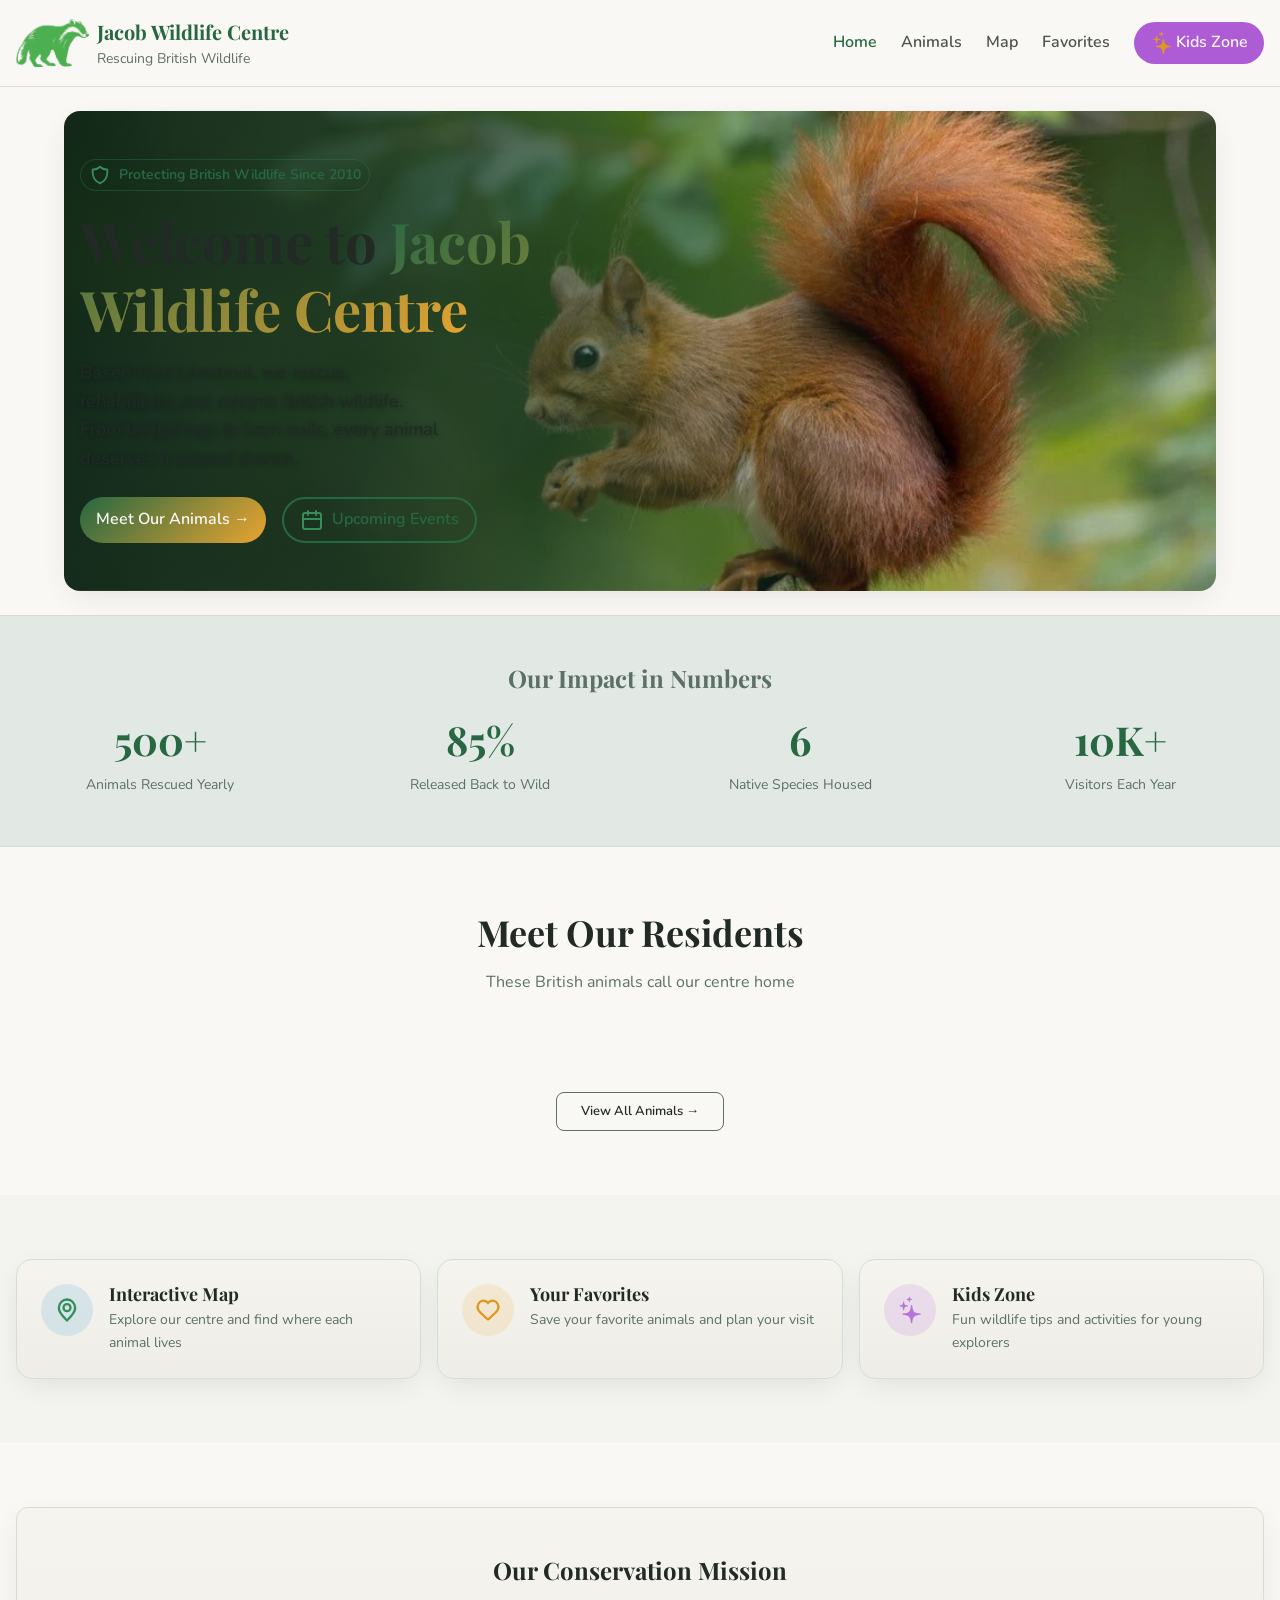
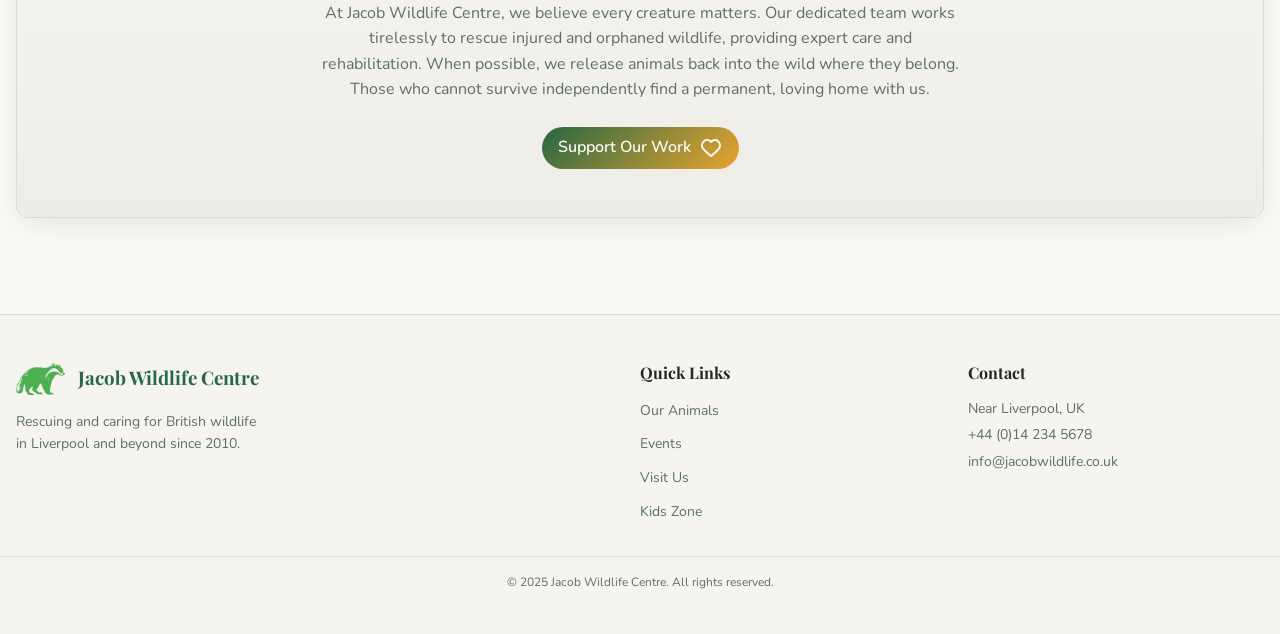
==== commit 4251e766: "finished vanilla app" ====
--- a/vanilla-app/index.html
+++ b/vanilla-app/index.html
@@ -43,9 +43,14 @@
           </li>
           <li class="nav__item"><a href="animals.html" class="nav__link">Animals</a></li>
           <li class="nav__item"><a href="map.html" class="nav__link">Map</a></li>
-          <li class="nav__item"><a href="events.html" class="nav__link">Events</a></li>
           <li class="nav__item">
-            <a href="favorites.html" class="nav__link nav__link--accent">Favorites</a>
+            <a href="favorites.html" class="nav__link ">Favorites</a>
+          </li>
+          <!-- Install Button (Hidden by default, shown when PWA can be installed) -->
+          <li id="installContainer" style="display: none;" class="install-prompt nav__item">
+            <button id="installButton" class="btn nav__link nav__link--accent">
+             Install
+            </button>
           </li>
           <li class="nav__item nav__kids-zone">
             <a href="kids.html" class="nav__link nav__link--kids"><svg fill="none" width="24px" height="24px" viewBox="0 0 56 56" xmlns="http://www.w3.org/2000/svg"
@@ -68,91 +73,95 @@
 
   <!-- Mobile Navigation -->
   <nav class="mobile-nav" id="mobileNav">
-    <li>
-      <a href="index.html" class="mobile-nav__link" aria-current="page">
-        <svg width="20px" height="20px" viewBox="0 0 24 24" fill="none" xmlns="http://www.w3.org/2000/svg"
-          class="nav__icon">
-          <g id="SVGRepo_bgCarrier" stroke-width="0"></g>
-          <g id="SVGRepo_tracerCarrier" stroke-linecap="round" stroke-linejoin="round"></g>
-          <g id="SVGRepo_iconCarrier">
-            <g id="Navigation / House_01">
-              <path id="Vector"
-                d="M20 17.0002V11.4522C20 10.9179 19.9995 10.6506 19.9346 10.4019C19.877 10.1816 19.7825 9.97307 19.6546 9.78464C19.5102 9.57201 19.3096 9.39569 18.9074 9.04383L14.1074 4.84383C13.3608 4.19054 12.9875 3.86406 12.5674 3.73982C12.1972 3.63035 11.8026 3.63035 11.4324 3.73982C11.0126 3.86397 10.6398 4.19014 9.89436 4.84244L5.09277 9.04383C4.69064 9.39569 4.49004 9.57201 4.3457 9.78464C4.21779 9.97307 4.12255 10.1816 4.06497 10.4019C4 10.6506 4 10.9179 4 11.4522V17.0002C4 17.932 4 18.3978 4.15224 18.7654C4.35523 19.2554 4.74432 19.6452 5.23438 19.8482C5.60192 20.0005 6.06786 20.0005 6.99974 20.0005C7.93163 20.0005 8.39808 20.0005 8.76562 19.8482C9.25568 19.6452 9.64467 19.2555 9.84766 18.7654C9.9999 18.3979 10 17.932 10 17.0001V16.0001C10 14.8955 10.8954 14.0001 12 14.0001C13.1046 14.0001 14 14.8955 14 16.0001V17.0001C14 17.932 14 18.3979 14.1522 18.7654C14.3552 19.2555 14.7443 19.6452 15.2344 19.8482C15.6019 20.0005 16.0679 20.0005 16.9997 20.0005C17.9316 20.0005 18.3981 20.0005 18.7656 19.8482C19.2557 19.6452 19.6447 19.2554 19.8477 18.7654C19.9999 18.3978 20 17.932 20 17.0002Z"
+    <ul>
+      <li>
+        <a href="index.html" class="mobile-nav__link" aria-current="page">
+          <svg width="20px" height="20px" viewBox="0 0 24 24" fill="none" xmlns="http://www.w3.org/2000/svg"
+            class="nav__icon">
+            <g id="SVGRepo_bgCarrier" stroke-width="0"></g>
+            <g id="SVGRepo_tracerCarrier" stroke-linecap="round" stroke-linejoin="round"></g>
+            <g id="SVGRepo_iconCarrier">
+              <g id="Navigation / House_01">
+                <path id="Vector"
+                  d="M20 17.0002V11.4522C20 10.9179 19.9995 10.6506 19.9346 10.4019C19.877 10.1816 19.7825 9.97307 19.6546 9.78464C19.5102 9.57201 19.3096 9.39569 18.9074 9.04383L14.1074 4.84383C13.3608 4.19054 12.9875 3.86406 12.5674 3.73982C12.1972 3.63035 11.8026 3.63035 11.4324 3.73982C11.0126 3.86397 10.6398 4.19014 9.89436 4.84244L5.09277 9.04383C4.69064 9.39569 4.49004 9.57201 4.3457 9.78464C4.21779 9.97307 4.12255 10.1816 4.06497 10.4019C4 10.6506 4 10.9179 4 11.4522V17.0002C4 17.932 4 18.3978 4.15224 18.7654C4.35523 19.2554 4.74432 19.6452 5.23438 19.8482C5.60192 20.0005 6.06786 20.0005 6.99974 20.0005C7.93163 20.0005 8.39808 20.0005 8.76562 19.8482C9.25568 19.6452 9.64467 19.2555 9.84766 18.7654C9.9999 18.3979 10 17.932 10 17.0001V16.0001C10 14.8955 10.8954 14.0001 12 14.0001C13.1046 14.0001 14 14.8955 14 16.0001V17.0001C14 17.932 14 18.3979 14.1522 18.7654C14.3552 19.2555 14.7443 19.6452 15.2344 19.8482C15.6019 20.0005 16.0679 20.0005 16.9997 20.0005C17.9316 20.0005 18.3981 20.0005 18.7656 19.8482C19.2557 19.6452 19.6447 19.2554 19.8477 18.7654C19.9999 18.3978 20 17.932 20 17.0002Z"
+                  stroke="currentColor" stroke-width="2" stroke-linecap="round" stroke-linejoin="round"></path>
+              </g>
+            </g>
+          </svg>
+          <span>Home</span>
+        </a>
+      </li>
+      <li>
+        <a href="animals.html" class="mobile-nav__link">
+          <svg width="20px" height="20px" viewBox="0 0 24 24" fill="none" xmlns="http://www.w3.org/2000/svg"
+            class="nav__icon">
+            <g id="SVGRepo_bgCarrier" stroke-width="0"></g>
+            <g id="SVGRepo_tracerCarrier" stroke-linecap="round" stroke-linejoin="round"></g>
+            <g id="SVGRepo_iconCarrier">
+              <path opacity="0.1"
+                d="M4.44905 17.0091C-0.246262 7.83768 7.34063 0.686186 19.5547 3.61251C20.4161 3.81888 21.0082 4.6099 20.9652 5.49458C20.5863 13.288 17.0342 17.7048 6.13264 17.9858C5.43034 18.0039 4.7692 17.6344 4.44905 17.0091Z"
+                fill="#323232"></path>
+              <path
+                d="M4.44905 17.0091C-0.246262 7.83768 7.34063 0.686186 19.5547 3.61251C20.4161 3.81888 21.0082 4.6099 20.9652 5.49458C20.5863 13.288 17.0342 17.7048 6.13264 17.9858C5.43034 18.0039 4.7692 17.6344 4.44905 17.0091Z"
+                stroke="currentColor" stroke-width="2" stroke-linecap="round" stroke-linejoin="round"></path>
+              <path d="M3.99987 21C5.49993 15.5 5.99988 12.5 11.9998 9.99997" stroke="currentColor" stroke-width="2"
+                stroke-linecap="round" stroke-linejoin="round"></path>
+            </g>
+          </svg>
+          <span>Animals</span>
+        </a>
+      </li>
+      <li>
+        <a href="map.html" class="mobile-nav__link">
+          <svg width="20px" height="20px" viewBox="0 0 24 24" fill="none" xmlns="http://www.w3.org/2000/svg"
+            class="nav__icon">
+            <g id="SVGRepo_bgCarrier" stroke-width="0"></g>
+            <g id="SVGRepo_tracerCarrier" stroke-linecap="round" stroke-linejoin="round"></g>
+            <g id="SVGRepo_iconCarrier">
+              <path
+                d="M12 21C15.5 17.4 19 14.1764 19 10.2C19 6.22355 15.866 3 12 3C8.13401 3 5 6.22355 5 10.2C5 14.1764 8.5 17.4 12 21Z"
+                stroke="currentColor" stroke-width="2" stroke-linecap="round" stroke-linejoin="round"></path>
+              <path
+                d="M12 13C13.6569 13 15 11.6569 15 10C15 8.34315 13.6569 7 12 7C10.3431 7 9 8.34315 9 10C9 11.6569 10.3431 13 12 13Z"
                 stroke="currentColor" stroke-width="2" stroke-linecap="round" stroke-linejoin="round"></path>
             </g>
-          </g>
-        </svg>
-        <span>Home</span>
-      </a>
-    </li>
-    <li>
-      <a href="animals.html" class="mobile-nav__link">
-        <svg width="20px" height="20px" viewBox="0 0 24 24" fill="none" xmlns="http://www.w3.org/2000/svg"
-          class="nav__icon">
-          <g id="SVGRepo_bgCarrier" stroke-width="0"></g>
-          <g id="SVGRepo_tracerCarrier" stroke-linecap="round" stroke-linejoin="round"></g>
-          <g id="SVGRepo_iconCarrier">
-            <path opacity="0.1"
-              d="M4.44905 17.0091C-0.246262 7.83768 7.34063 0.686186 19.5547 3.61251C20.4161 3.81888 21.0082 4.6099 20.9652 5.49458C20.5863 13.288 17.0342 17.7048 6.13264 17.9858C5.43034 18.0039 4.7692 17.6344 4.44905 17.0091Z"
-              fill="#323232"></path>
-            <path
-              d="M4.44905 17.0091C-0.246262 7.83768 7.34063 0.686186 19.5547 3.61251C20.4161 3.81888 21.0082 4.6099 20.9652 5.49458C20.5863 13.288 17.0342 17.7048 6.13264 17.9858C5.43034 18.0039 4.7692 17.6344 4.44905 17.0091Z"
-              stroke="currentColor" stroke-width="2" stroke-linecap="round" stroke-linejoin="round"></path>
-            <path d="M3.99987 21C5.49993 15.5 5.99988 12.5 11.9998 9.99997" stroke="currentColor" stroke-width="2"
-              stroke-linecap="round" stroke-linejoin="round"></path>
-          </g>
-        </svg>
-        <span>Animals</span>
-      </a>
-    </li>
-    <li>
-      <a href="map.html" class="mobile-nav__link">
-        <svg width="20px" height="20px" viewBox="0 0 24 24" fill="none" xmlns="http://www.w3.org/2000/svg"
-          class="nav__icon">
+          </svg>
+          <span>Map</span>
+        </a>
+      </li>
+
+      <li>
+        <a href="favorites.html" class="mobile-nav__link">
+          <svg width="20px" height="20px" class="nav__icon" viewBox="0 0 24 24" fill="none" stroke="currentColor"
+            xmlns="http://www.w3.org/2000/svg">
+            <g id="SVGRepo_bgCarrier" stroke-width="0"></g>
+            <g id="SVGRepo_tracerCarrier" stroke-linecap="round" stroke-linejoin="round"></g>
+            <g id="SVGRepo_iconCarrier">
+              <path fill-rule="evenodd" clip-rule="evenodd"
+                d="M12 6.00019C10.2006 3.90317 7.19377 3.2551 4.93923 5.17534C2.68468 7.09558 2.36727 10.3061 4.13778 12.5772C5.60984 14.4654 10.0648 18.4479 11.5249 19.7369C11.6882 19.8811 11.7699 19.9532 11.8652 19.9815C11.9483 20.0062 12.0393 20.0062 12.1225 19.9815C12.2178 19.9532 12.2994 19.8811 12.4628 19.7369C13.9229 18.4479 18.3778 14.4654 19.8499 12.5772C21.6204 10.3061 21.3417 7.07538 19.0484 5.17534C16.7551 3.2753 13.7994 3.90317 12 6.00019Z"
+                stroke-width="2" stroke-linecap="round" stroke-linejoin="round"></path>
+            </g>
+          </svg>
+          <span>Favorites</span>
+        </a>
+      </li>
+
+      <li>
+        <a href="kids.html" class="mobile-nav__link">
+        <svg fill="none" width="20px" height="20px" viewBox="0 0 56 56" xmlns="http://www.w3.org/2000/svg"
+          class="kids__zone-icon-mobile">
           <g id="SVGRepo_bgCarrier" stroke-width="0"></g>
           <g id="SVGRepo_tracerCarrier" stroke-linecap="round" stroke-linejoin="round"></g>
           <g id="SVGRepo_iconCarrier">
             <path
-              d="M12 21C15.5 17.4 19 14.1764 19 10.2C19 6.22355 15.866 3 12 3C8.13401 3 5 6.22355 5 10.2C5 14.1764 8.5 17.4 12 21Z"
-              stroke="currentColor" stroke-width="2" stroke-linecap="round" stroke-linejoin="round"></path>
-            <path
-              d="M12 13C13.6569 13 15 11.6569 15 10C15 8.34315 13.6569 7 12 7C10.3431 7 9 8.34315 9 10C9 11.6569 10.3431 13 12 13Z"
-              stroke="currentColor" stroke-width="2" stroke-linecap="round" stroke-linejoin="round"></path>
-          </g>
-        </svg>
-        <span>Map</span>
-      </a>
-    </li>
-    <li>
-      <a href="events.html" class="mobile-nav__link">
-        <svg fill="currentColor" viewBox="0 0 24 24" width="20px" height="20px" xmlns="http://www.w3.org/2000/svg"
-          stroke="currentColor" stroke-width="0.00024000000000000003" class="nav__icon">
-          <g id="SVGRepo_bgCarrier" stroke-width="0"></g>
-          <g id="SVGRepo_tracerCarrier" stroke-linecap="round" stroke-linejoin="round"></g>
-          <g id="SVGRepo_iconCarrier">
-            <path
-              d="M19,4H17V3a1,1,0,0,0-2,0V4H9V3A1,1,0,0,0,7,3V4H5A3,3,0,0,0,2,7V19a3,3,0,0,0,3,3H19a3,3,0,0,0,3-3V7A3,3,0,0,0,19,4Zm1,15a1,1,0,0,1-1,1H5a1,1,0,0,1-1-1V12H20Zm0-9H4V7A1,1,0,0,1,5,6H7V7A1,1,0,0,0,9,7V6h6V7a1,1,0,0,0,2,0V6h2a1,1,0,0,1,1,1Z">
+              d="M 26.6875 12.6602 C 26.9687 12.6602 27.1094 12.4961 27.1797 12.2383 C 27.9062 8.3242 27.8594 8.2305 31.9375 7.4570 C 32.2187 7.4102 32.3828 7.2461 32.3828 6.9648 C 32.3828 6.6836 32.2187 6.5195 31.9375 6.4726 C 27.8828 5.6524 28.0000 5.5586 27.1797 1.6914 C 27.1094 1.4336 26.9687 1.2695 26.6875 1.2695 C 26.4062 1.2695 26.2656 1.4336 26.1953 1.6914 C 25.3750 5.5586 25.5156 5.6524 21.4375 6.4726 C 21.1797 6.5195 20.9922 6.6836 20.9922 6.9648 C 20.9922 7.2461 21.1797 7.4102 21.4375 7.4570 C 25.5156 8.2774 25.4687 8.3242 26.1953 12.2383 C 26.2656 12.4961 26.4062 12.6602 26.6875 12.6602 Z M 15.3438 28.7852 C 15.7891 28.7852 16.0938 28.5039 16.1406 28.0821 C 16.9844 21.8242 17.1953 21.8242 23.6641 20.5821 C 24.0860 20.5117 24.3906 20.2305 24.3906 19.7852 C 24.3906 19.3633 24.0860 19.0586 23.6641 18.9883 C 17.1953 18.0977 16.9609 17.8867 16.1406 11.5117 C 16.0938 11.0899 15.7891 10.7852 15.3438 10.7852 C 14.9219 10.7852 14.6172 11.0899 14.5703 11.5352 C 13.7969 17.8164 13.4687 17.7930 7.0469 18.9883 C 6.6250 19.0821 6.3203 19.3633 6.3203 19.7852 C 6.3203 20.2539 6.6250 20.5117 7.1406 20.5821 C 13.5156 21.6133 13.7969 21.7774 14.5703 28.0352 C 14.6172 28.5039 14.9219 28.7852 15.3438 28.7852 Z M 31.2344 54.7305 C 31.8438 54.7305 32.2891 54.2852 32.4062 53.6524 C 34.0703 40.8086 35.8750 38.8633 48.5781 37.4570 C 49.2344 37.3867 49.6797 36.8945 49.6797 36.2852 C 49.6797 35.6758 49.2344 35.2070 48.5781 35.1133 C 35.8750 33.7070 34.0703 31.7617 32.4062 18.9180 C 32.2891 18.2852 31.8438 17.8633 31.2344 17.8633 C 30.6250 17.8633 30.1797 18.2852 30.0860 18.9180 C 28.4219 31.7617 26.5938 33.7070 13.9140 35.1133 C 13.2344 35.2070 12.7891 35.6758 12.7891 36.2852 C 12.7891 36.8945 13.2344 37.3867 13.9140 37.4570 C 26.5703 39.1211 28.3281 40.8321 30.0860 53.6524 C 30.1797 54.2852 30.6250 54.7305 31.2344 54.7305 Z">
             </path>
           </g>
         </svg>
-        <span>Events</span>
-      </a>
-    </li>
-    <li>
-      <a href="favorites.html" class="mobile-nav__link">
-        <svg width="20px" height="20px" class="nav__icon" viewBox="0 0 24 24" fill="none" stroke="currentColor"
-          xmlns="http://www.w3.org/2000/svg">
-          <g id="SVGRepo_bgCarrier" stroke-width="0"></g>
-          <g id="SVGRepo_tracerCarrier" stroke-linecap="round" stroke-linejoin="round"></g>
-          <g id="SVGRepo_iconCarrier">
-            <path fill-rule="evenodd" clip-rule="evenodd"
-              d="M12 6.00019C10.2006 3.90317 7.19377 3.2551 4.93923 5.17534C2.68468 7.09558 2.36727 10.3061 4.13778 12.5772C5.60984 14.4654 10.0648 18.4479 11.5249 19.7369C11.6882 19.8811 11.7699 19.9532 11.8652 19.9815C11.9483 20.0062 12.0393 20.0062 12.1225 19.9815C12.2178 19.9532 12.2994 19.8811 12.4628 19.7369C13.9229 18.4479 18.3778 14.4654 19.8499 12.5772C21.6204 10.3061 21.3417 7.07538 19.0484 5.17534C16.7551 3.2753 13.7994 3.90317 12 6.00019Z"
-              stroke-width="2" stroke-linecap="round" stroke-linejoin="round"></path>
-          </g>
-        </svg>
-        <span>Favorites</span>
-      </a>
-    </li>
+          <span>Kids</span>
+        </a>
+      </li>
+    </ul>
   </nav>
 
   <!-- Main Content -->
@@ -201,10 +210,8 @@
             </a>
           </div>
         </div>
-        <!-- <div class="hero__image">
-          <div class="hero__image-glow"></div>
-          <img src="assets/images/Squirrel-red.webp" alt="Red squirrel on a tree" class="hero__mascot">
-        </div> -->
+    
+        </div>
       </div>
     </section>
 
@@ -392,8 +399,11 @@
     </div>
     <div class="footer__bottom">
       <p>© 2025 Jacob Wildlife Centre. All rights reserved.</p>
+      <div id="networkStatus" class="network-info">
+      </div>
     </div>
   </footer>
-  <script src="./js/index.js"></script>
+  <script type="module" src="./js/index.js"></script>
+    <script src="js/install.js"></script>
 </body>
 </html>
--- a/vanilla-app/css/styles.css
+++ b/vanilla-app/css/styles.css
@@ -4,7 +4,7 @@
 */
 
 :root {
-  /* Colors - HSL format */
+  /* Colors  */
   --color-primary: hsl(145, 45%, 28%);
   --color-primary-light: hsl(145, 45%, 38%);
   --color-primary-dark: hsl(145, 45%, 20%);
@@ -37,27 +37,20 @@
   --color-nature-earth: hsl(30, 25%, 45%);
 
   /* Gradients */
-  --gradient-primary: linear-gradient(
-    135deg,
-    var(--color-primary) 0%,
-    hsl(160, 40%, 22%) 100%
-  );        
-    --gradient-nature: linear-gradient(
-    135deg,
-    var(--color-primary) 0%,
-    var(--color-accent) 100%
-  );
-  --gradient-card: linear-gradient(
-    180deg,
-    var(--color-card) 0%,
-    hsl(45, 20%, 92%) 100%
-  );
+  --gradient-primary: linear-gradient(135deg,
+      var(--color-primary) 0%,
+      hsl(160, 40%, 22%) 100%);
+  --gradient-nature: linear-gradient(135deg,
+      var(--color-primary) 0%,
+      var(--color-accent) 100%);
+  --gradient-card: linear-gradient(180deg,
+      var(--color-card) 0%,
+      hsl(45, 20%, 92%) 100%);
   /* header and footer navigation height  */
-    --header-height: 4rem;
-    --mobile-nav-height: 4.5rem
-
-  /* Shadows */
-  --shadow-soft: 0 4px 20px -4px hsla(150, 10%, 15%, 0.1);
+  --header-height: 4rem;
+  --mobile-nav-height: 4.5rem
+    /* Shadows */
+    --shadow-soft: 0 4px 20px -4px hsla(150, 10%, 15%, 0.1);
   --shadow-card: 0 8px 30px -8px hsla(150, 10%, 15%, 0.12);
   --shadow-elevated: 0 12px 40px -12px hsla(150, 10%, 15%, 0.15);
 
@@ -76,7 +69,7 @@
 
   /* Border radius */
   --radius-sm: 0.375rem;
-  --radius-md: 0.5rem;
+  --radius-md: 0.5rem;    
   --radius-lg: 0.75rem;
   --radius-xl: 1rem;
   --radius-full: 9999px;
@@ -112,11 +105,9 @@
 
     --color-border: hsl(150, 10%, 20%);
 
-    --gradient-card: linear-gradient(
-      180deg,
-      var(--color-card) 0%,
-      hsl(150, 10%, 12%) 100%
-    );
+    --gradient-card: linear-gradient(180deg,
+        var(--color-card) 0%,
+        hsl(150, 10%, 12%) 100%);
 
     --shadow-soft: 0 4px 20px -4px hsla(0, 0%, 0%, 0.3);
     --shadow-card: 0 8px 30px -8px hsla(0, 0%, 0%, 0.4);
@@ -187,6 +178,7 @@
   margin: 0 auto;
   padding: 0 var(--container-padding);
 }
+
 /* The background-clip defines how much of the background should be visible and to what extent, so it has values like border-box, padding-box, content-box, and text. it would not have any visual effects if the text is opaque, thus the use of the text-fill-color */
 .text-gradient {
   background: var(--gradient-nature);
@@ -283,41 +275,50 @@
   justify-content: space-between;
   padding: var(--space-md) var(--container-padding);
 }
+
 .header__logo {
   display: flex;
   align-items: center;
   gap: var(--space-sm);
 }
+
 .header__logo_img {
   height: 2rem;
   width: auto;
 }
+
 @media (min-width: 768px) {
   .header__logo_img {
     height: 3rem;
   }
 }
+
 .header__logo_text {
   display: none;
 }
+
 @media (min-width: 768px) {
   .header__logo_text {
     display: flex;
     flex-direction: column;
   }
 }
+
 .header__logo_title {
   font-family: var(--font-display);
-  font-size: 1.25rem; /*  or use a clamp to define a dynamic title size */
+  font-size: 1.25rem;
+  /*  or use a clamp to define a dynamic title size */
   font-weight: 700;
   color: var(--color-primary);
 }
+
 .header__logo_subtitle {
   font-size: 0.875rem;
   color: var(--color-muted-foreground);
 }
+
 /*  Hide subtitle on tablet/mobile */
-@media (min-width: 768px) and (max-width: 890px) { 
+@media (min-width: 768px) and (max-width: 890px) {
   .header__logo_subtitle {
     display: none;
   }
@@ -327,24 +328,46 @@
     font-size: 1rem;
   }
 }
+
+/*  */
 .nav {
+  display: block;
+}
+
+.nav__item {
   display: none;
 }
+
+.nav__kids-zone {
+  display: none;
+}
+
 @media (min-width: 768px) {
-  .nav {
+  .nav__item {
     display: block;
   }
-}
+  .nav__kids-zone {
+    display: block;
+  }
+
+    /* Show Install Button when available */
+  .install-prompt {
+    display: block;
+  }
+}
+
 .nav__list {
   display: flex;
   align-items: center;
   gap: var(--space-lg);
 }
+
 @media (max-width: 860px) {
   .nav__list {
     gap: var(--space-md);
   }
 }
+
 .nav__link {
   font-weight: 600;
   opacity: 0.8;
@@ -352,23 +375,30 @@
   transition: all var(--transition-fast);
   white-space: nowrap;
 }
+
 .nav__link:hover,
 .nav__link:focus,
-.nav__link--active {
+.nav__link[aria-current="page"] {
   opacity: 1;
   color: var(--color-primary);
 }
+
 .nav__link--accent {
+  display: inline-flex;
   background: var(--color-accent);
   color: var(--color-accent-foreground);
   padding: var(--space-sm) var(--space-md);
   border-radius: var(--radius-full);
   opacity: 1;
 }
-.nav__link--accent:hover {
-  transform: scale(1.05);
+
+.nav__link--accent:hover,
+.nav__link--accent:focus,
+.nav__link--accent[aria-current="page"] {
+  transform: scale(1.05) !important;
   color: var(--color-accent-foreground);
 }
+
 .nav__link--kids {
   background: var(--color-child);
   color: var(--color-child-foreground);
@@ -379,19 +409,20 @@
   align-items: center;
   gap: 2px;
 }
+
 .nav__link--kids:hover {
   transform: scale(1.05);
   color: var(--color-child-foreground);
 }
+
 .kids__zone-icon {
-    fill: #DF9920;
-    text-align: center;
-}
-/* @media screen and (min-width: 896px) {
-    .kids__zone-icon {
-        display: none;
-    }
-} */
+  fill: #DF9920;
+  text-align: center;
+}
+.kids__zone-icon-mobile {
+  fill: currentColor;
+}
+
 
 /* menu btn */
 .header__menu-btn {
@@ -406,6 +437,7 @@
     display: none;
   }
 }
+
 .header__menu-btn span {
   width: 24px;
   height: 2px;
@@ -429,6 +461,13 @@
   box-shadow: var(--shadow-soft);
 }
 
+.mobile-nav ul {
+  list-style: none;
+  display: flex;
+  justify-content: space-around;
+  width: 100%;
+}
+
 @media (prefers-color-scheme: dark) {
   .mobile-nav {
     background: hsla(150, 15%, 10%, 0.95);
@@ -442,7 +481,7 @@
 }
 
 .mobile-nav__link {
-  flex: 1; /* what is flex 1 doing here? */
+  flex: 1;
   display: flex;
   flex-direction: column;
   align-items: center;
@@ -454,7 +493,7 @@
   transition: color var(--transition-fast);
 }
 
-.mobile-nav__link--active,
+.mobile-nav__link[aria-current="page"],
 .mobile-nav__link:hover {
   color: var(--color-primary);
   stroke: var(--color-primary);
@@ -468,7 +507,7 @@
 
 @media screen and (min-width: 768px) {
   .main {
-    padding-top: calc(var(--header-height) + 1rem);
+    padding-top: calc(var(--header-height));
     padding-bottom: var(--space-xl);
   }
 }
@@ -476,13 +515,47 @@
 /* Hero section */
 .hero {
   padding: var(--space-2xl) 0;
-  background: linear-gradient(
-    135deg,
-    hsla(145, 45%, 28%, 0.1) 0%,
-    transparent 50%,
-    hsla(38, 80%, 55%, 0.05) 100%
-  );
-}
+  width: 90%;
+  margin: 1.5rem auto;
+  border-radius: var(--radius-xl);
+  box-shadow: var(--shadow-card);
+  background-image:
+    linear-gradient(
+      90deg,
+      hsla(145, 45%, 10%, 0.9) 0%,
+      hsla(145, 45%, 12%, 0.8) 25%,
+      hsla(145, 45%, 16%, 0.6) 45%,
+      hsla(145, 45%, 20%, 0.35) 60%,
+      transparent 75%
+    ),
+    url("../assets/images/Squirrel-red.webp");
+
+  background-size: cover;
+  background-position: right center;
+  background-repeat: no-repeat;
+    animation: fadeIn 0.8s ease-out 0.2s both;
+
+}
+@media screen and (max-width: 768px) {
+    .hero {
+    background-image:
+      linear-gradient(
+        180deg,
+        hsla(145, 45%, 10%, 0.85) 0%,
+        hsla(145, 45%, 12%, 0.7) 20%,
+        hsla(145, 45%, 16%, 0.5) 40%,
+        hsla(145, 45%, 20%, 0.3) 55%,
+        transparent 70%
+      ),
+      url("../assets/images/Squirrel-red.webp");
+
+    background-size: cover;
+    background-position: center top;
+    width: 100%;
+  }
+}
+
+
 .hero__content {
   display: grid;
   gap: var(--space-xl);
@@ -495,20 +568,26 @@
     gap: var(--space-3xl);
   }
 }
+
+
 .hero__text {
   animation: fadeInUp 0.6s ease-out;
-}
+  z-index: 4;
+}
+
 .hero__badge {
   display: flex;
   align-items: center;
   width: max-content;
   gap: var(--space-sm);
   padding: var(--space-xs) var(--space-sm);
-  background: hsla(145, 45%, 28%, 0.1);
+  background: hsla(145, 44%, 17%, 0.1);
+  backdrop-filter: blur(6px);
+  border: 1px solid hsla(145, 45%, 35%, 0.35);
   border-radius: var(--radius-full);
   font-size: 0.875rem;
-  color: var(--color-primary-dark);
-  font-weight: 600;
+  color: var(--color-primary);
+  font-weight: 650;
   margin-bottom: var(--space-md);
 }
 
@@ -516,52 +595,46 @@
   font-size: clamp(2rem, 5vw, 3.5rem);
   margin-bottom: var(--space-md);
 }
+
 .hero__description {
   font-size: 1.125rem;
   margin-bottom: var(--space-lg);
-  color: var(--color-muted-foreground);
-}
+  color: var(--color-foreground);
+  max-width: 23rem;
+   text-shadow: 0 1px 4px hsla(145, 45%, 8%, 0.5);
+}
+
 .hero__actions {
   display: flex;
   flex-wrap: wrap;
   gap: var(--space-md);
 }
+
 .hero__actions-icon {
   width: 24px;
 }
-.hero__image {
+
+/* .hero__image {
   display: flex;
   flex-grow: 1;
   height: auto;
   justify-content: center;
   position: relative;
   box-shadow: var(--shadow-elevated);
-  animation: fadeIn 0.8s ease-out 0.2s both;
-}
-
-/* Animations */
-@keyframes fadeInUp {
-  from {
-    opacity: 0;
-    transform: translateY(2rem);
-  }
-  to {
-    opacity: 1;
-    transform: translateY(0);
-  }
-}
+} */
+
+
 .hero__image-glow {
   position: absolute;
   inset: -1rem;
-  background: radial-gradient(
-    circle,
-    hsla(145, 45%, 28%, 0.2),
-    hsla(38, 80%, 55%, 0.2)
-  );
+  background: radial-gradient(circle,
+      hsla(145, 45%, 28%, 0.2),
+      hsla(38, 80%, 55%, 0.2));
   filter: blur(40px);
   border-radius: 50%;
   z-index: -1;
 }
+
 .hero__mascot {
   position: relative;
   height: 16rem;
@@ -582,21 +655,25 @@
   border-bottom: 1px solid var(--color-border);
   text-align: center;
 }
+
 .stats__grid {
   display: grid;
   grid-template-columns: repeat(2, 1fr);
   gap: var(--space-xl);
 }
+
 .section__heading {
   font-size: 1.5rem;
   margin-bottom: var(--space-md);
   color: var(--color-muted-foreground);
 }
+
 @media screen and (min-width: 768px) {
   .stats__grid {
     grid-template-columns: repeat(4, 1fr);
   }
 }
+
 .stats__item {
   text-align: center;
   animation: fadeInUp 0.6s ease-out both;
@@ -605,9 +682,11 @@
 .stats__item:nth-child(2) {
   animation-delay: 0.1s;
 }
+
 .stats__item:nth-child(3) {
   animation-delay: 0.2s;
 }
+
 .stats__item:nth-child(4) {
   animation-delay: 0.3s;
 }
@@ -634,6 +713,7 @@
 .section--muted {
   background: hsla(140, 15%, 90%, 0.3);
 }
+
 @media (prefers-color-scheme: dark) {
   .section--muted {
     background: hsla(150, 10%, 18%, 0.3);
@@ -644,6 +724,7 @@
   text-align: center;
   margin-bottom: var(--space-2xl);
 }
+
 .section__title {
   font-size: clamp(1.75rem, 4vw, 2.25rem);
   margin-bottom: var(--space-md);
@@ -652,10 +733,12 @@
 .section__subtitle {
   color: var(--color-muted-foreground);
 }
+
 .section__footer {
   text-align: center;
   margin-top: var(--space-2xl);
 }
+
 .btn--outline-2 {
   background: transparent;
   border-radius: var(--radius-md);
@@ -664,12 +747,17 @@
   font-weight: 600;
   padding: var(--space-sm) var(--space-lg);
 }
-
+.btn--outline-2:hover {
+  background: var(--color-accent);
+  color: var(--color-accent-foreground);
+  border: 1px solid var(--color-accent);
+}
 /* animal grid */
 
 .animals-grid {
   display: grid;
   gap: var(--space-lg);
+  margin-block: var(--space-xl);
 }
 
 @media (min-width: 640px) {
@@ -683,6 +771,151 @@
     grid-template-columns: repeat(3, 1fr);
   }
 }
+
+/*
+   ANIMAL CARD */
+.animal-card {
+  background: var(--gradient-card);
+  border: 1px solid var(--color-border);
+  border-radius: var(--radius-xl);
+  padding: var(--space-lg);
+  box-shadow: var(--shadow-card);
+  transition: all var(--transition-base);
+  position: relative;
+  animation: fadeInUp 0.5s ease-out both;
+}
+
+.animal-card:hover {
+  transform: translateY(-4px) scale(1.02);
+  box-shadow: var(--shadow-elevated);
+}
+
+.animal-card__favourite {
+  display: flex;
+  height: 2.5rem;
+  width: 2.5rem;
+  align-items: center;
+  justify-content: center;
+  background: hsla(140, 15%, 90%, 0.9);
+  font-size: 1.5rem;
+  border-radius: var(--radius-full);
+ color: var(--color-muted-foreground);
+  transition: transform 150ms ease, color 150ms ease;
+  cursor: pointer;
+  border: none;
+}
+
+
+@media (prefers-color-scheme: dark) {
+  .animal-card__favourite {
+    background: hsla(150, 15%, 10%, 0.9);
+  }
+}
+
+.animal-card__favourite:hover {
+  transform: scale(1.1);
+}
+
+.animal-card__favourite--active {
+  color: var(--color-accent);
+  stroke: var(--color-accent);
+}
+
+.animal-card__image {
+  aspect-ratio: 16/10;
+  background: var(--color-muted);
+  border-radius: var(--radius-lg);
+  display: flex;
+  align-items: center;
+  justify-content: center;
+  margin-bottom: var(--space-md);
+  overflow: hidden;
+  width: 100%;
+}
+
+.animal-card__image img {
+  max-width: 100%;
+  height: 100%;
+  object-fit: cover;
+  object-position: center;
+}
+.animal-card__content {
+  display: flex;
+  justify-content: space-between;
+  align-items: center;
+}
+
+.animal-card__name {
+  font-family: var(--font-display);
+  font-size: 1.25rem;
+  color: var(--color-foreground);
+  margin-bottom: var(--space-xs);
+}
+.favorite_animal__icon {
+  stroke: currentColor;
+  fill: none;
+}
+@media (prefers-color-scheme: dark) {
+  .animal-card__favourite:not(.animal-card__favourite--active)
+  .favorite_animal__icon {
+    stroke: whitesmoke;
+  }
+}
+.animal-card__favourite--active .favorite_animal__icon {
+  fill: currentColor;
+  stroke: currentColor
+}
+
+.animal-card__scientific {
+  font-size: 0.875rem;
+  font-style: italic;
+  color: var(--color-muted-foreground);
+  margin-bottom: var(--space-sm);
+}
+
+.animal-card__description {
+  font-size: 0.875rem;
+  color: var(--color-muted-foreground);
+  display: -webkit-box;
+  -webkit-line-clamp: 3;
+  line-clamp: 3;
+  -webkit-box-orient: vertical;
+  overflow: hidden;
+  margin-bottom: var(--space-md);
+}
+
+.animal-card__zone {
+  display: flex;
+  align-items: center;
+  gap: var(--space-xs);
+  padding: var(--space-xs) var(--space-sm);
+  background: hsla(145, 45%, 28%, 0.1);
+  color: var(--color-primary);
+  font-size: 0.75rem;
+  font-weight: 600;
+  border-radius: var(--radius-full);
+}
+
+.animal-card__info {
+  display: flex;
+  align-items: center;
+  justify-content: space-between;
+}
+
+
+.animal-card__link {
+  display: inline-flex;
+  align-items: center;
+  gap: var(--space-xs);
+  color: var(--color-primary);
+  font-weight: 600;
+  font-size: 0.875rem;
+}
+
+.animal-card__link:hover {
+  text-decoration: underline;
+}
+
 
 /* Quick links */
 .quick-links {
@@ -707,10 +940,12 @@
   box-shadow: var(--shadow-card);
   transition: all var(--transition-base);
 }
+
 .quick-link:hover {
   box-shadow: var(--shadow-elevated);
   transform: translateY(-2px) scale(1.02);
 }
+
 .quick-link__icon {
   display: flex;
   align-items: center;
@@ -720,6 +955,7 @@
   font-size: 1.25rem;
   flex-shrink: 0;
 }
+
 .quick-link__icon--green {
   border-radius: var(--radius-full);
   background: hsla(200, 60%, 50%, 0.15);
@@ -759,6 +995,7 @@
   box-shadow: var(--shadow-card);
   text-align: center;
 }
+
 .conservation-card__title {
   font-size: 1.5rem;
   color: var(--color-foreground);
@@ -770,6 +1007,7 @@
   max-width: 640px;
   margin: 0 auto var(--space-lg);
 }
+
 @media (prefers-color-scheme: light) {
   .support__work__icon path {
     stroke: var(--color-background) !important;
@@ -782,34 +1020,41 @@
   border-top: 1px solid var(--color-border);
   padding-top: var(--space-2xl);
 }
+
 .footer__content {
   display: grid;
   gap: var(--space-xl);
   padding-bottom: var(--space-xl);
 }
+
 @media (min-width: 768px) {
   .footer__content {
     grid-template-columns: 2fr 1fr 1fr;
   }
+
   .footer__logo {
     height: 3rem;
   }
 }
-@media  screen and (min-width:560px) and (max-width: 768px) {
-    .footer__content{
-        grid-template-columns: repeat(2, 1fr);
-    }
-}
+
+@media screen and (min-width:560px) and (max-width: 768px) {
+  .footer__content {
+    grid-template-columns: repeat(2, 1fr);
+  }
+}
+
 .footer__logo {
   height: 2rem;
   width: auto;
   margin-bottom: var(--space-md);
 }
+
 .footer__info span {
-    display: flex;
-    align-items: center;
-    gap: .85rem;
-}
+  display: flex;
+  align-items: center;
+  gap: .85rem;
+}
+
 .footer__title {
   font-family: var(--font-display);
   display: inline;
@@ -824,17 +1069,20 @@
   text-wrap: balance;
   max-width: 300px;
 }
+
 .footer__heading {
   font-family: var(--font-display);
   font-size: 1rem;
   color: var(--color-foreground);
   margin-bottom: var(--space-md);
 }
+
 .footer__links ul {
   display: flex;
   flex-direction: column;
   gap: var(--space-sm);
 }
+
 .footer__links a {
   font-size: 0.875rem;
   color: var(--color-muted-foreground);
@@ -844,25 +1092,62 @@
 .footer__links a:hover {
   color: var(--color-primary);
 }
-.footer__contact p, .footer__contact a {
+
+.footer__contact p,
+.footer__contact a {
   color: var(--color-muted-foreground);
   font-size: 0.875rem;
   margin-bottom: var(--space-xs);
-    display: block;
-
-}
+  display: block;
+
+}
+
 .footer__bottom {
   text-align: center;
   border-top: 1px solid var(--color-border);
   padding: var(--space-md) 0;
 }
+
+.network-info {
+  display: inline-flex;
+  gap: var(--space-md);
+}
+
 @media screen and (max-width: 767px) {
-    .footer__bottom {
-        margin-bottom: var(--mobile-nav-height);
-
-    }
-}   
+  .footer__bottom {
+    margin-bottom: var(--mobile-nav-height);
+
+  }
+}
+
 .footer__bottom p {
   color: var(--color-muted-foreground);
   font-size: 0.75rem;
 }
+
+
+
+
+/* Animations */
+@keyframes fadeInUp {
+  from {
+    opacity: 0;
+    transform: translateY(2rem);
+  }
+
+  to {
+    opacity: 1;
+    transform: translateY(0);
+  }
+}
+
+@keyframes fadeIn {
+  from {
+    opacity: 0;
+  }
+
+  to {
+    opacity: 1;
+  }
+
+}
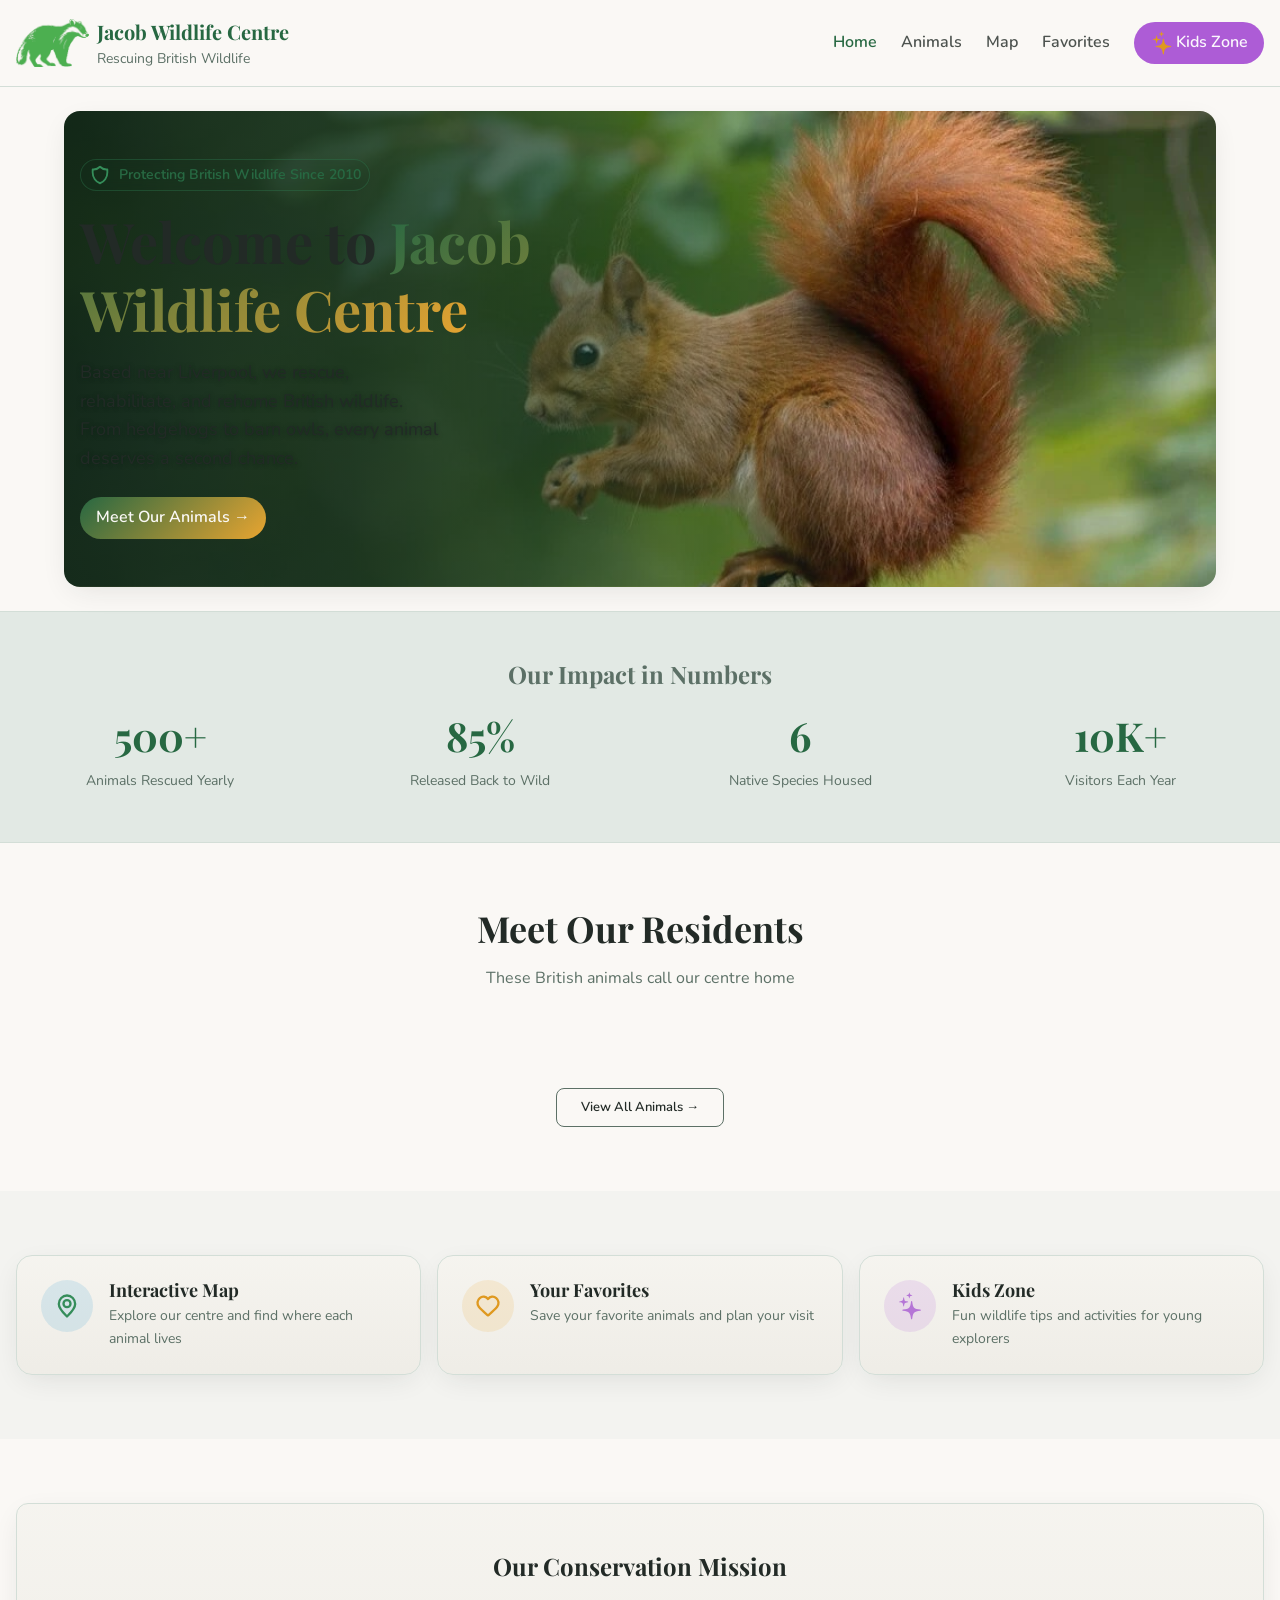
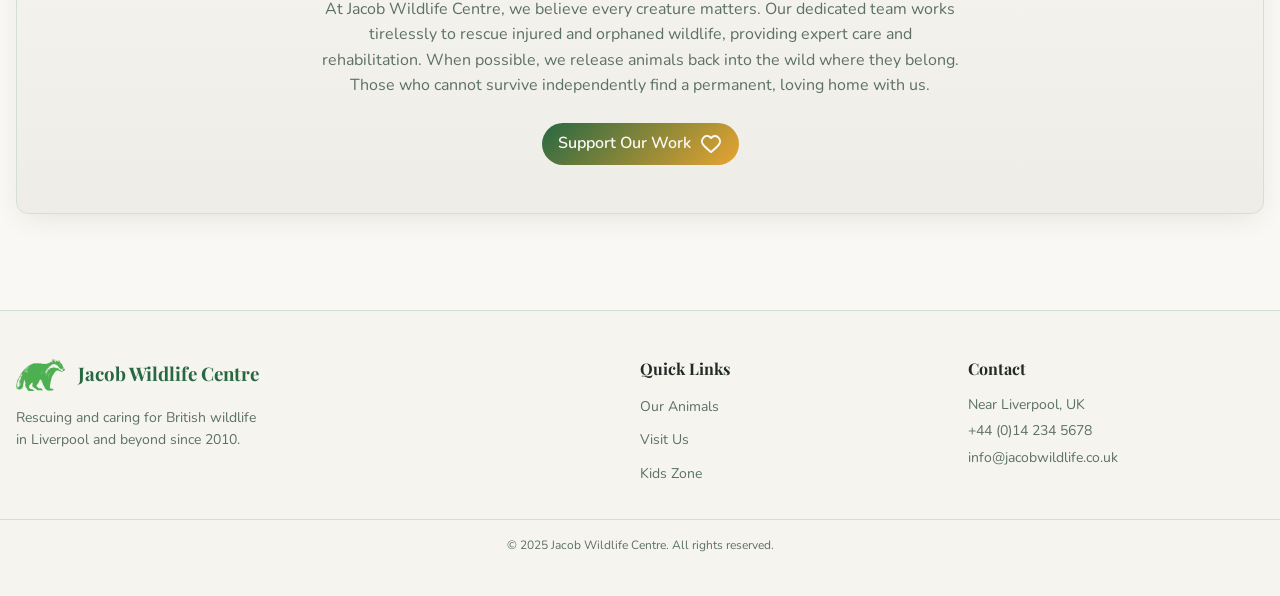
==== commit fae6ce21: "removed events link in footer" ====
--- a/vanilla-app/index.html
+++ b/vanilla-app/index.html
@@ -196,7 +196,7 @@
             <a href="animals.html" class="btn btn--primary">
               Meet Our Animals &rarr;
             </a>
-            <a href="events.html" class="btn btn--outline-1">
+            <!-- <a href="events.html" class="btn btn--outline-1">
               <svg fill="#358d5a" viewBox="0 0 24 24" width="24px" height="24px" xmlns="http://www.w3.org/2000/svg"
                 stroke="#358d5a" stroke-width="0.00024000000000000003">
                 <g id="SVGRepo_bgCarrier" stroke-width="0"></g>
@@ -207,7 +207,7 @@
                   </path>
                 </g>
               </svg>Upcoming Events
-            </a>
+            </a> -->
           </div>
         </div>
     
@@ -385,8 +385,7 @@
         <h4 class="footer__heading">Quick Links</h4>
         <ul>
           <li><a href="animals.html">Our Animals</a></li>
-          <li><a href="events.html">Events</a></li>
-          <li><a href="map.html">Visit Us</a></li>
+            <li><a href="map.html">Visit Us</a></li>
           <li><a href="kids.html">Kids Zone</a></li>
         </ul>
       </div>
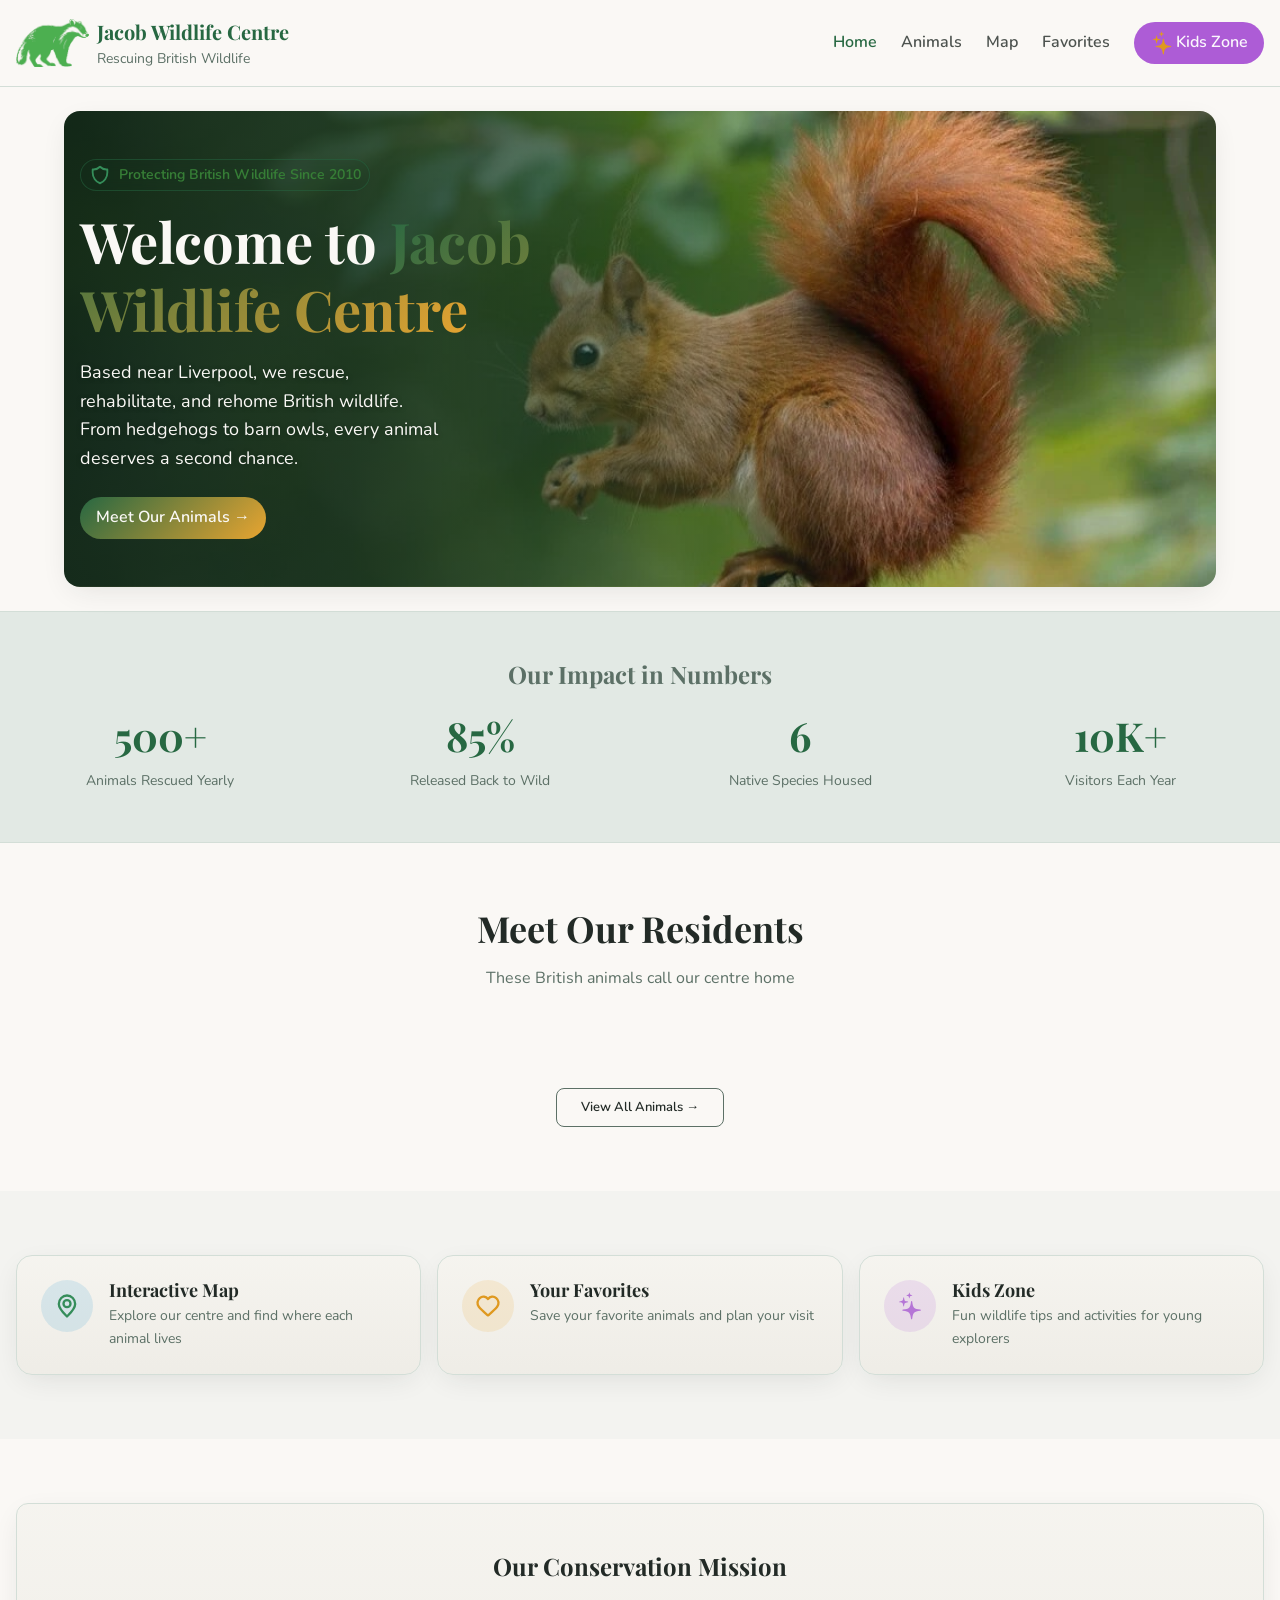
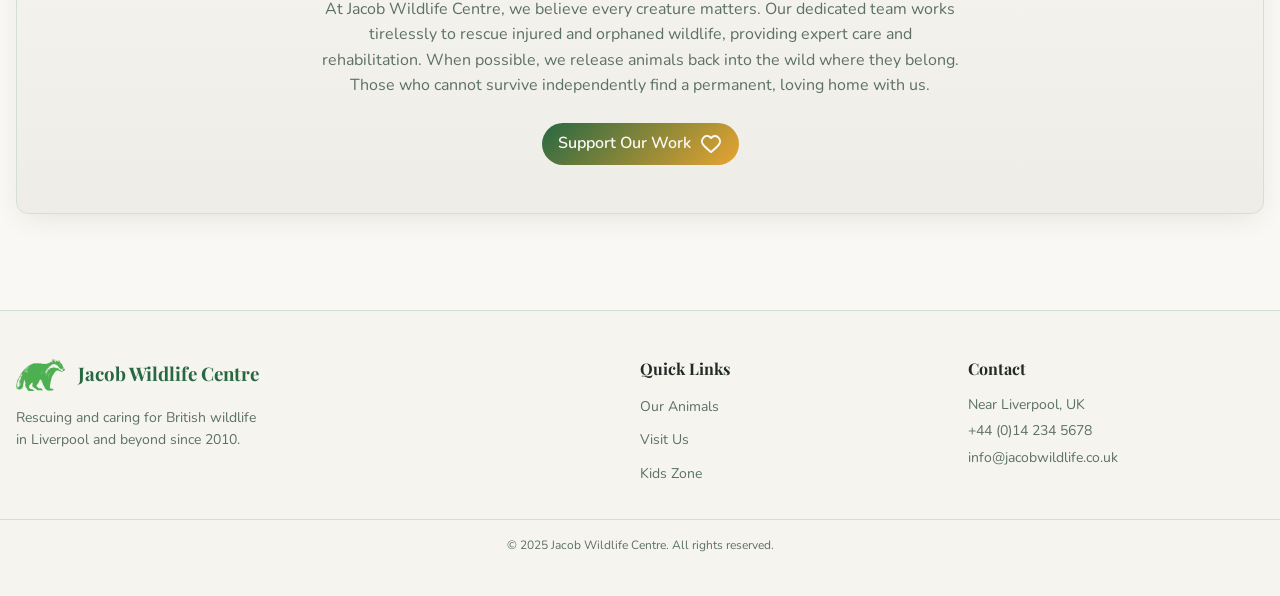
==== commit 0bce740e: "fixed broken html link due to typo" ====
--- a/vanilla-app/index.html
+++ b/vanilla-app/index.html
@@ -285,7 +285,7 @@
               </p>
             </div>
           </a>
-          <a href="favourites.html" class="quick-link">
+          <a href="favorites.html" class="quick-link">
 
             <span class="quick-link__icon--amber">
               <svg width="24px" height="24px" class="quick-link__icon" viewBox="0 0 24 24" fill="none"
--- a/vanilla-app/css/styles.css
+++ b/vanilla-app/css/styles.css
@@ -603,6 +603,18 @@
   max-width: 23rem;
    text-shadow: 0 1px 4px hsla(145, 45%, 8%, 0.5);
 }
+@media (prefers-color-scheme: light) {
+  .hero__title {
+    color: var(--color-primary-foreground);
+  }
+  .hero__description {
+    color: var(--color-primary-foreground);
+  }
+  .hero__badge {
+    color: var(--color-nature-leaf);
+    border-color: hsla(145, 45%, 28%, 0.5);
+  }
+}
 
 .hero__actions {
   display: flex;
@@ -623,17 +635,6 @@
   box-shadow: var(--shadow-elevated);
 } */
 
-
-.hero__image-glow {
-  position: absolute;
-  inset: -1rem;
-  background: radial-gradient(circle,
-      hsla(145, 45%, 28%, 0.2),
-      hsla(38, 80%, 55%, 0.2));
-  filter: blur(40px);
-  border-radius: 50%;
-  z-index: -1;
-}
 
 .hero__mascot {
   position: relative;
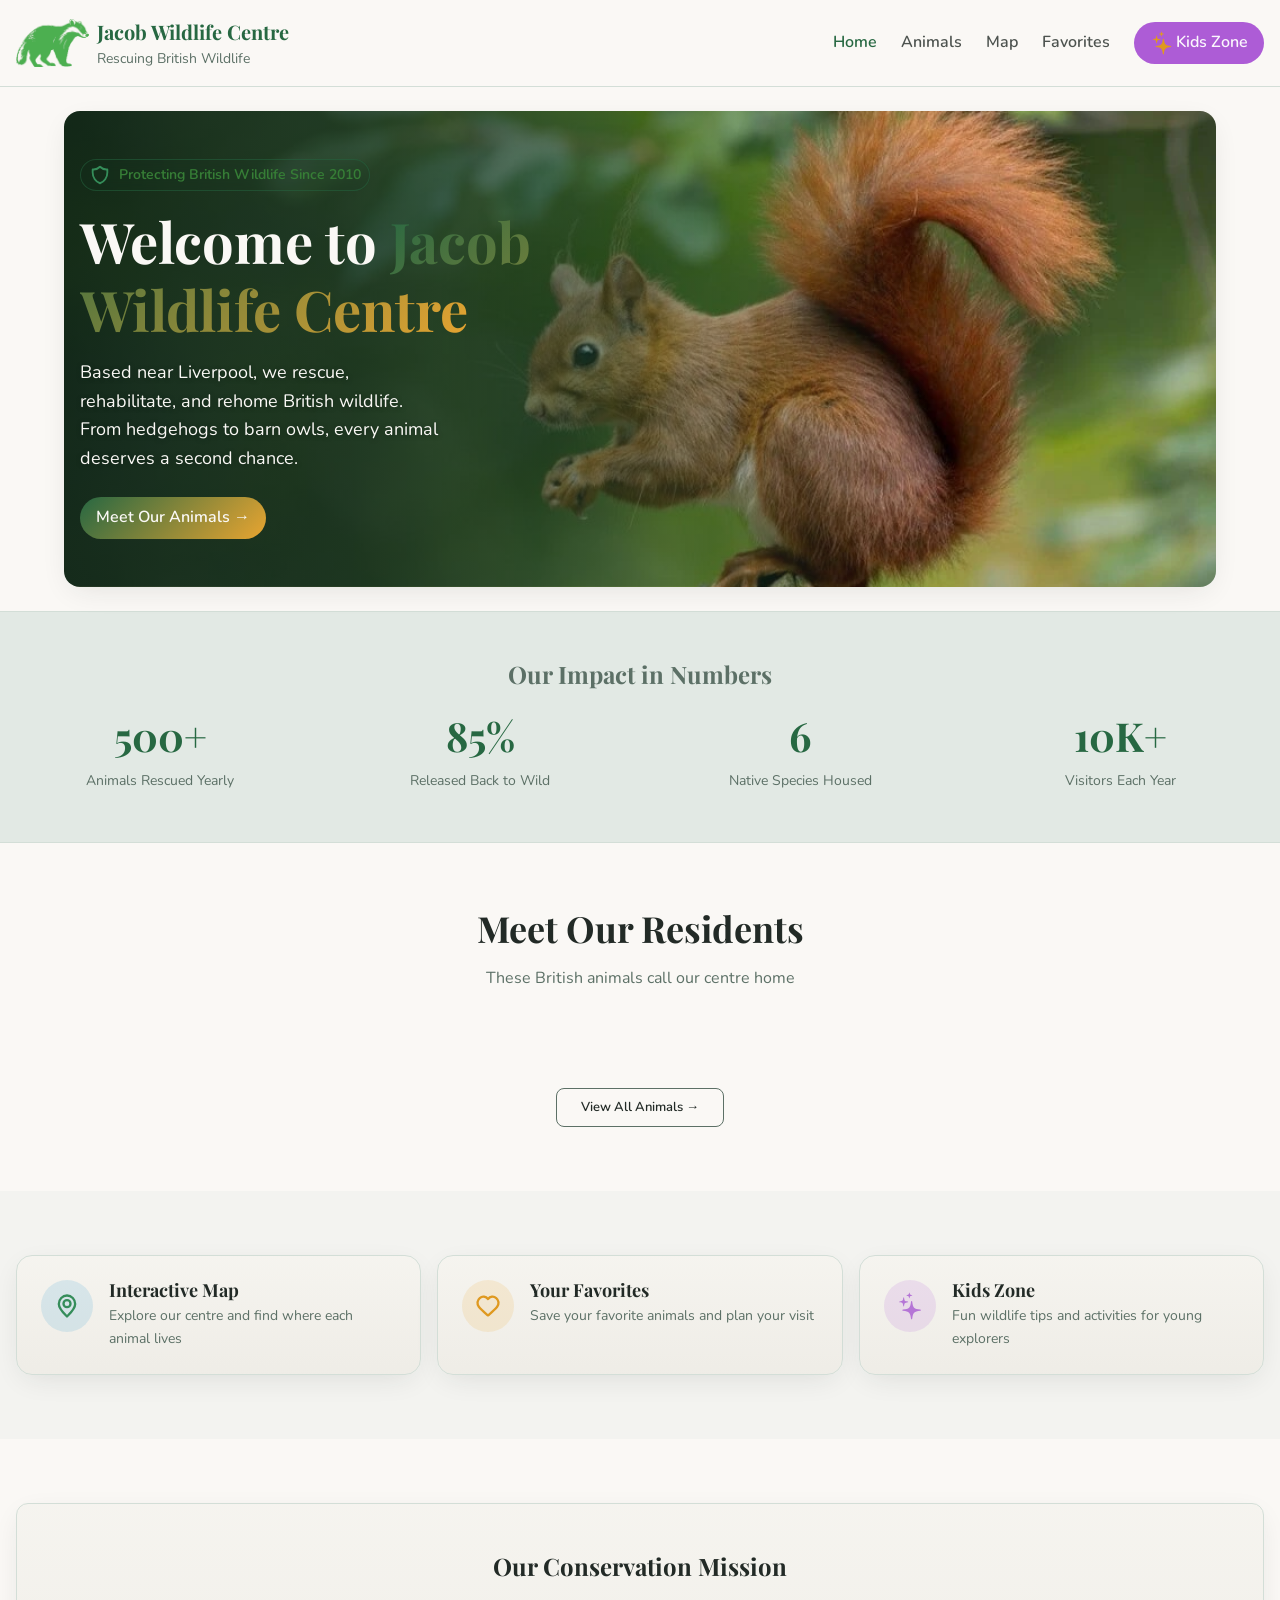
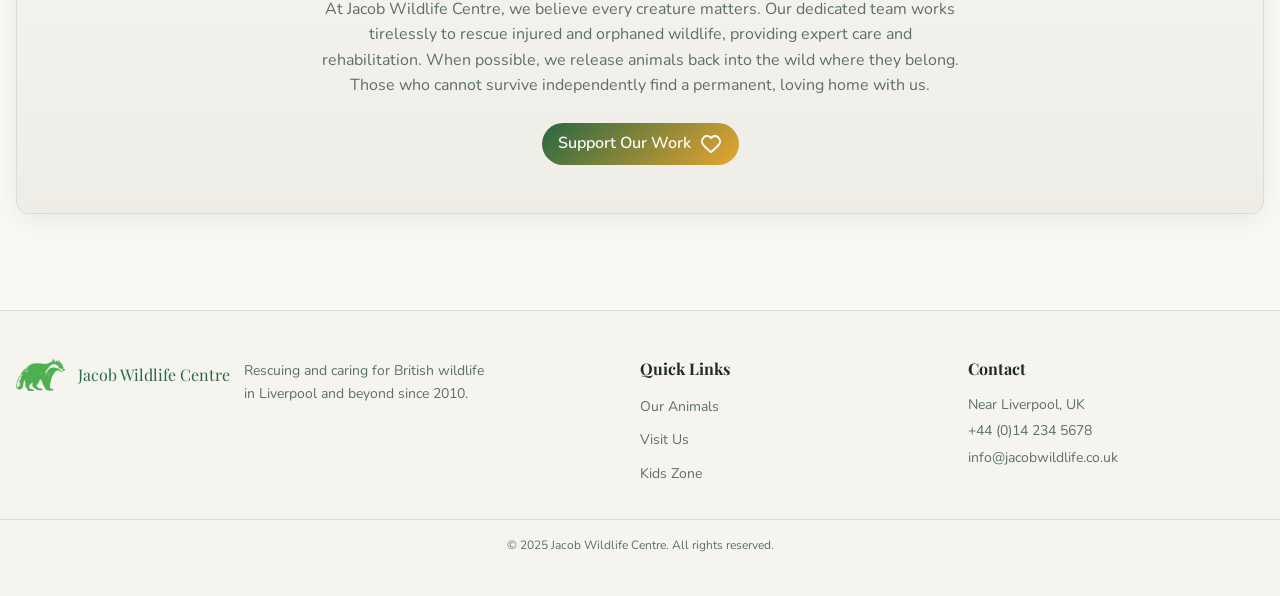
==== commit 57756c9f: "made changes" ====
--- a/vanilla-app/index.html
+++ b/vanilla-app/index.html
@@ -15,7 +15,7 @@
   <title>Jacob Wildlife Explorer | British Wildlife Rescue</title>
   <meta name="description"
     content="Jacob Wildlife Centre rescues, rehabilitates, and rehomes British wildlife near Liverpool.">
-    <meta name="color-scheme" content="light dark">
+  <meta name="color-scheme" content="light dark">
   <meta name="author" content="Chidube Anike">
   <link rel="stylesheet" href="./css/styles.css">
   <link rel="preconnect" href="https://fonts.googleapis.com">
@@ -49,21 +49,21 @@
           <!-- Install Button (Hidden by default, shown when PWA can be installed) -->
           <li id="installContainer" style="display: none;" class="install-prompt nav__item">
             <button id="installButton" class="btn nav__link nav__link--accent">
-             Install
+              Install
             </button>
           </li>
           <li class="nav__item nav__kids-zone">
-            <a href="kids.html" class="nav__link nav__link--kids"><svg fill="none" width="24px" height="24px" viewBox="0 0 56 56" xmlns="http://www.w3.org/2000/svg"
-              class="kids__zone-icon">
-              <g id="SVGRepo_bgCarrier" stroke-width="0"></g>
-              <g id="SVGRepo_tracerCarrier" stroke-linecap="round" stroke-linejoin="round"></g>
-              <g id="SVGRepo_iconCarrier">
-                <path
-                  d="M 26.6875 12.6602 C 26.9687 12.6602 27.1094 12.4961 27.1797 12.2383 C 27.9062 8.3242 27.8594 8.2305 31.9375 7.4570 C 32.2187 7.4102 32.3828 7.2461 32.3828 6.9648 C 32.3828 6.6836 32.2187 6.5195 31.9375 6.4726 C 27.8828 5.6524 28.0000 5.5586 27.1797 1.6914 C 27.1094 1.4336 26.9687 1.2695 26.6875 1.2695 C 26.4062 1.2695 26.2656 1.4336 26.1953 1.6914 C 25.3750 5.5586 25.5156 5.6524 21.4375 6.4726 C 21.1797 6.5195 20.9922 6.6836 20.9922 6.9648 C 20.9922 7.2461 21.1797 7.4102 21.4375 7.4570 C 25.5156 8.2774 25.4687 8.3242 26.1953 12.2383 C 26.2656 12.4961 26.4062 12.6602 26.6875 12.6602 Z M 15.3438 28.7852 C 15.7891 28.7852 16.0938 28.5039 16.1406 28.0821 C 16.9844 21.8242 17.1953 21.8242 23.6641 20.5821 C 24.0860 20.5117 24.3906 20.2305 24.3906 19.7852 C 24.3906 19.3633 24.0860 19.0586 23.6641 18.9883 C 17.1953 18.0977 16.9609 17.8867 16.1406 11.5117 C 16.0938 11.0899 15.7891 10.7852 15.3438 10.7852 C 14.9219 10.7852 14.6172 11.0899 14.5703 11.5352 C 13.7969 17.8164 13.4687 17.7930 7.0469 18.9883 C 6.6250 19.0821 6.3203 19.3633 6.3203 19.7852 C 6.3203 20.2539 6.6250 20.5117 7.1406 20.5821 C 13.5156 21.6133 13.7969 21.7774 14.5703 28.0352 C 14.6172 28.5039 14.9219 28.7852 15.3438 28.7852 Z M 31.2344 54.7305 C 31.8438 54.7305 32.2891 54.2852 32.4062 53.6524 C 34.0703 40.8086 35.8750 38.8633 48.5781 37.4570 C 49.2344 37.3867 49.6797 36.8945 49.6797 36.2852 C 49.6797 35.6758 49.2344 35.2070 48.5781 35.1133 C 35.8750 33.7070 34.0703 31.7617 32.4062 18.9180 C 32.2891 18.2852 31.8438 17.8633 31.2344 17.8633 C 30.6250 17.8633 30.1797 18.2852 30.0860 18.9180 C 28.4219 31.7617 26.5938 33.7070 13.9140 35.1133 C 13.2344 35.2070 12.7891 35.6758 12.7891 36.2852 C 12.7891 36.8945 13.2344 37.3867 13.9140 37.4570 C 26.5703 39.1211 28.3281 40.8321 30.0860 53.6524 C 30.1797 54.2852 30.6250 54.7305 31.2344 54.7305 Z">
-                </path>
-              </g>
-            </svg>
-            Kids Zone</a>
+            <a href="kids.html" class="nav__link nav__link--kids"><svg fill="none" width="24px" height="24px"
+                viewBox="0 0 56 56" xmlns="http://www.w3.org/2000/svg" class="kids__zone-icon">
+                <g id="SVGRepo_bgCarrier" stroke-width="0"></g>
+                <g id="SVGRepo_tracerCarrier" stroke-linecap="round" stroke-linejoin="round"></g>
+                <g id="SVGRepo_iconCarrier">
+                  <path
+                    d="M 26.6875 12.6602 C 26.9687 12.6602 27.1094 12.4961 27.1797 12.2383 C 27.9062 8.3242 27.8594 8.2305 31.9375 7.4570 C 32.2187 7.4102 32.3828 7.2461 32.3828 6.9648 C 32.3828 6.6836 32.2187 6.5195 31.9375 6.4726 C 27.8828 5.6524 28.0000 5.5586 27.1797 1.6914 C 27.1094 1.4336 26.9687 1.2695 26.6875 1.2695 C 26.4062 1.2695 26.2656 1.4336 26.1953 1.6914 C 25.3750 5.5586 25.5156 5.6524 21.4375 6.4726 C 21.1797 6.5195 20.9922 6.6836 20.9922 6.9648 C 20.9922 7.2461 21.1797 7.4102 21.4375 7.4570 C 25.5156 8.2774 25.4687 8.3242 26.1953 12.2383 C 26.2656 12.4961 26.4062 12.6602 26.6875 12.6602 Z M 15.3438 28.7852 C 15.7891 28.7852 16.0938 28.5039 16.1406 28.0821 C 16.9844 21.8242 17.1953 21.8242 23.6641 20.5821 C 24.0860 20.5117 24.3906 20.2305 24.3906 19.7852 C 24.3906 19.3633 24.0860 19.0586 23.6641 18.9883 C 17.1953 18.0977 16.9609 17.8867 16.1406 11.5117 C 16.0938 11.0899 15.7891 10.7852 15.3438 10.7852 C 14.9219 10.7852 14.6172 11.0899 14.5703 11.5352 C 13.7969 17.8164 13.4687 17.7930 7.0469 18.9883 C 6.6250 19.0821 6.3203 19.3633 6.3203 19.7852 C 6.3203 20.2539 6.6250 20.5117 7.1406 20.5821 C 13.5156 21.6133 13.7969 21.7774 14.5703 28.0352 C 14.6172 28.5039 14.9219 28.7852 15.3438 28.7852 Z M 31.2344 54.7305 C 31.8438 54.7305 32.2891 54.2852 32.4062 53.6524 C 34.0703 40.8086 35.8750 38.8633 48.5781 37.4570 C 49.2344 37.3867 49.6797 36.8945 49.6797 36.2852 C 49.6797 35.6758 49.2344 35.2070 48.5781 35.1133 C 35.8750 33.7070 34.0703 31.7617 32.4062 18.9180 C 32.2891 18.2852 31.8438 17.8633 31.2344 17.8633 C 30.6250 17.8633 30.1797 18.2852 30.0860 18.9180 C 28.4219 31.7617 26.5938 33.7070 13.9140 35.1133 C 13.2344 35.2070 12.7891 35.6758 12.7891 36.2852 C 12.7891 36.8945 13.2344 37.3867 13.9140 37.4570 C 26.5703 39.1211 28.3281 40.8321 30.0860 53.6524 C 30.1797 54.2852 30.6250 54.7305 31.2344 54.7305 Z">
+                  </path>
+                </g>
+              </svg>
+              Kids Zone</a>
           </li>
         </ul>
       </nav>
@@ -148,16 +148,16 @@
 
       <li>
         <a href="kids.html" class="mobile-nav__link">
-        <svg fill="none" width="20px" height="20px" viewBox="0 0 56 56" xmlns="http://www.w3.org/2000/svg"
-          class="kids__zone-icon-mobile">
-          <g id="SVGRepo_bgCarrier" stroke-width="0"></g>
-          <g id="SVGRepo_tracerCarrier" stroke-linecap="round" stroke-linejoin="round"></g>
-          <g id="SVGRepo_iconCarrier">
-            <path
-              d="M 26.6875 12.6602 C 26.9687 12.6602 27.1094 12.4961 27.1797 12.2383 C 27.9062 8.3242 27.8594 8.2305 31.9375 7.4570 C 32.2187 7.4102 32.3828 7.2461 32.3828 6.9648 C 32.3828 6.6836 32.2187 6.5195 31.9375 6.4726 C 27.8828 5.6524 28.0000 5.5586 27.1797 1.6914 C 27.1094 1.4336 26.9687 1.2695 26.6875 1.2695 C 26.4062 1.2695 26.2656 1.4336 26.1953 1.6914 C 25.3750 5.5586 25.5156 5.6524 21.4375 6.4726 C 21.1797 6.5195 20.9922 6.6836 20.9922 6.9648 C 20.9922 7.2461 21.1797 7.4102 21.4375 7.4570 C 25.5156 8.2774 25.4687 8.3242 26.1953 12.2383 C 26.2656 12.4961 26.4062 12.6602 26.6875 12.6602 Z M 15.3438 28.7852 C 15.7891 28.7852 16.0938 28.5039 16.1406 28.0821 C 16.9844 21.8242 17.1953 21.8242 23.6641 20.5821 C 24.0860 20.5117 24.3906 20.2305 24.3906 19.7852 C 24.3906 19.3633 24.0860 19.0586 23.6641 18.9883 C 17.1953 18.0977 16.9609 17.8867 16.1406 11.5117 C 16.0938 11.0899 15.7891 10.7852 15.3438 10.7852 C 14.9219 10.7852 14.6172 11.0899 14.5703 11.5352 C 13.7969 17.8164 13.4687 17.7930 7.0469 18.9883 C 6.6250 19.0821 6.3203 19.3633 6.3203 19.7852 C 6.3203 20.2539 6.6250 20.5117 7.1406 20.5821 C 13.5156 21.6133 13.7969 21.7774 14.5703 28.0352 C 14.6172 28.5039 14.9219 28.7852 15.3438 28.7852 Z M 31.2344 54.7305 C 31.8438 54.7305 32.2891 54.2852 32.4062 53.6524 C 34.0703 40.8086 35.8750 38.8633 48.5781 37.4570 C 49.2344 37.3867 49.6797 36.8945 49.6797 36.2852 C 49.6797 35.6758 49.2344 35.2070 48.5781 35.1133 C 35.8750 33.7070 34.0703 31.7617 32.4062 18.9180 C 32.2891 18.2852 31.8438 17.8633 31.2344 17.8633 C 30.6250 17.8633 30.1797 18.2852 30.0860 18.9180 C 28.4219 31.7617 26.5938 33.7070 13.9140 35.1133 C 13.2344 35.2070 12.7891 35.6758 12.7891 36.2852 C 12.7891 36.8945 13.2344 37.3867 13.9140 37.4570 C 26.5703 39.1211 28.3281 40.8321 30.0860 53.6524 C 30.1797 54.2852 30.6250 54.7305 31.2344 54.7305 Z">
-            </path>
-          </g>
-        </svg>
+          <svg fill="none" width="20px" height="20px" viewBox="0 0 56 56" xmlns="http://www.w3.org/2000/svg"
+            class="kids__zone-icon-mobile">
+            <g id="SVGRepo_bgCarrier" stroke-width="0"></g>
+            <g id="SVGRepo_tracerCarrier" stroke-linecap="round" stroke-linejoin="round"></g>
+            <g id="SVGRepo_iconCarrier">
+              <path
+                d="M 26.6875 12.6602 C 26.9687 12.6602 27.1094 12.4961 27.1797 12.2383 C 27.9062 8.3242 27.8594 8.2305 31.9375 7.4570 C 32.2187 7.4102 32.3828 7.2461 32.3828 6.9648 C 32.3828 6.6836 32.2187 6.5195 31.9375 6.4726 C 27.8828 5.6524 28.0000 5.5586 27.1797 1.6914 C 27.1094 1.4336 26.9687 1.2695 26.6875 1.2695 C 26.4062 1.2695 26.2656 1.4336 26.1953 1.6914 C 25.3750 5.5586 25.5156 5.6524 21.4375 6.4726 C 21.1797 6.5195 20.9922 6.6836 20.9922 6.9648 C 20.9922 7.2461 21.1797 7.4102 21.4375 7.4570 C 25.5156 8.2774 25.4687 8.3242 26.1953 12.2383 C 26.2656 12.4961 26.4062 12.6602 26.6875 12.6602 Z M 15.3438 28.7852 C 15.7891 28.7852 16.0938 28.5039 16.1406 28.0821 C 16.9844 21.8242 17.1953 21.8242 23.6641 20.5821 C 24.0860 20.5117 24.3906 20.2305 24.3906 19.7852 C 24.3906 19.3633 24.0860 19.0586 23.6641 18.9883 C 17.1953 18.0977 16.9609 17.8867 16.1406 11.5117 C 16.0938 11.0899 15.7891 10.7852 15.3438 10.7852 C 14.9219 10.7852 14.6172 11.0899 14.5703 11.5352 C 13.7969 17.8164 13.4687 17.7930 7.0469 18.9883 C 6.6250 19.0821 6.3203 19.3633 6.3203 19.7852 C 6.3203 20.2539 6.6250 20.5117 7.1406 20.5821 C 13.5156 21.6133 13.7969 21.7774 14.5703 28.0352 C 14.6172 28.5039 14.9219 28.7852 15.3438 28.7852 Z M 31.2344 54.7305 C 31.8438 54.7305 32.2891 54.2852 32.4062 53.6524 C 34.0703 40.8086 35.8750 38.8633 48.5781 37.4570 C 49.2344 37.3867 49.6797 36.8945 49.6797 36.2852 C 49.6797 35.6758 49.2344 35.2070 48.5781 35.1133 C 35.8750 33.7070 34.0703 31.7617 32.4062 18.9180 C 32.2891 18.2852 31.8438 17.8633 31.2344 17.8633 C 30.6250 17.8633 30.1797 18.2852 30.0860 18.9180 C 28.4219 31.7617 26.5938 33.7070 13.9140 35.1133 C 13.2344 35.2070 12.7891 35.6758 12.7891 36.2852 C 12.7891 36.8945 13.2344 37.3867 13.9140 37.4570 C 26.5703 39.1211 28.3281 40.8321 30.0860 53.6524 C 30.1797 54.2852 30.6250 54.7305 31.2344 54.7305 Z">
+              </path>
+            </g>
+          </svg>
           <span>Kids</span>
         </a>
       </li>
@@ -210,8 +210,8 @@
             </a> -->
           </div>
         </div>
-    
-        </div>
+
+      </div>
       </div>
     </section>
 
@@ -343,7 +343,7 @@
             cannot survive independently find a permanent, loving home with
             us.
           </p>
-          <a href="events.html" class="btn btn--primary">
+          <a href="#" class="btn btn--primary">
             Support Our Work <svg width="24px" height="24px" class="support__work__icon" viewBox="0 0 24 24" fill="none"
               xmlns="http://www.w3.org/2000/svg" stroke="#222a26">
               <g id="SVGRepo_bgCarrier" stroke-width="0"></g>
@@ -355,6 +355,7 @@
               </g>
             </svg>
           </a>
+          
           <g id="SVGRepo_bgCarrier" stroke-width="0"></g>
           <g id="SVGRepo_tracerCarrier" stroke-linecap="round" stroke-linejoin="round"></g>
           <g id="SVGRepo_iconCarrier">
@@ -375,17 +376,17 @@
         <span>
 
           <img src="assets/images/logo.png" alt="Jacob Wildlife Centre" class="footer__logo">
-          <h3 class="footer__title">Jacob Wildlife Centre</h3>
-        </span>
-        <p class="footer__text">
-          Rescuing and caring for British wildlife in Liverpool and beyond since 2010.
-        </p>
+          <span class="footer__title">Jacob Wildlife Centre</h3>
+          </span>
+          <p class="footer__text">
+            Rescuing and caring for British wildlife in Liverpool and beyond since 2010.
+          </p>
       </div>
       <div class="footer__links">
         <h4 class="footer__heading">Quick Links</h4>
         <ul>
           <li><a href="animals.html">Our Animals</a></li>
-            <li><a href="map.html">Visit Us</a></li>
+          <li><a href="map.html">Visit Us</a></li>
           <li><a href="kids.html">Kids Zone</a></li>
         </ul>
       </div>
@@ -403,6 +404,7 @@
     </div>
   </footer>
   <script type="module" src="./js/index.js"></script>
-    <script src="js/install.js"></script>
+  <script src="js/install.js"></script>
 </body>
+
 </html>
